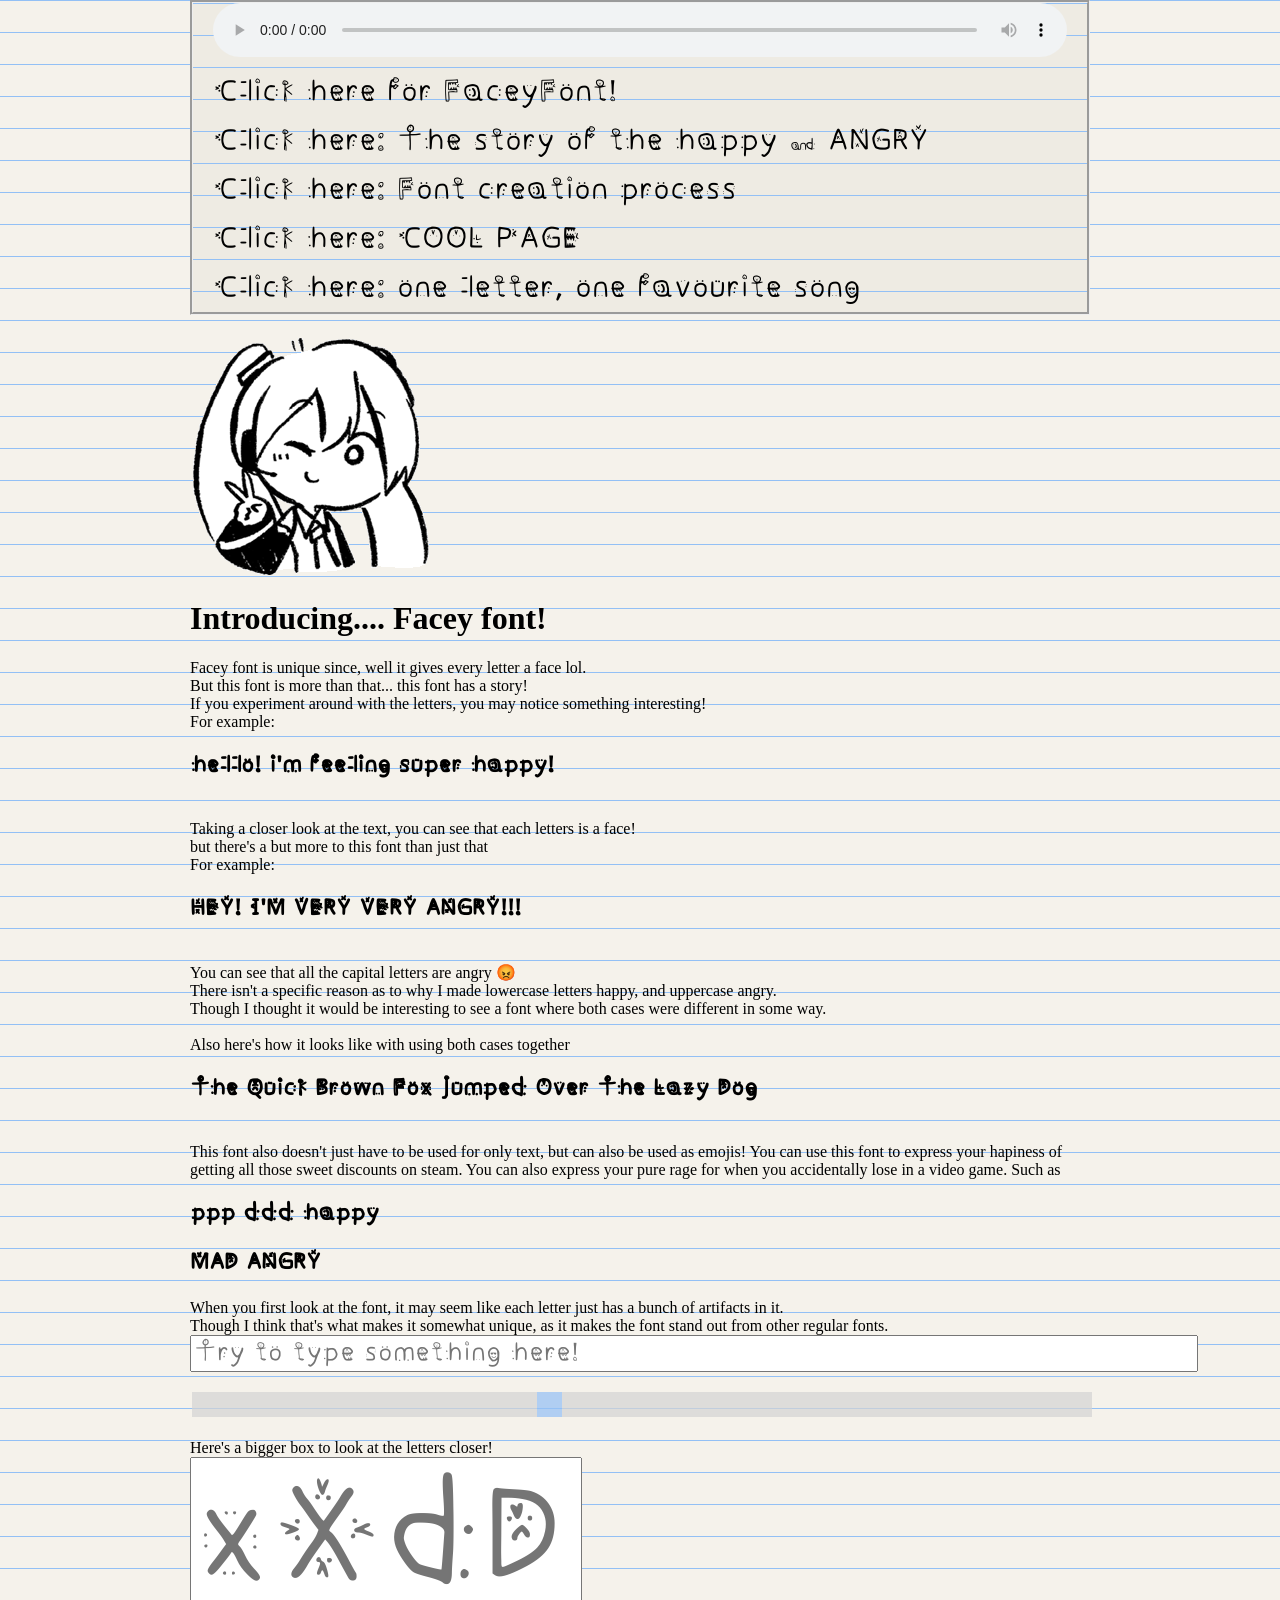
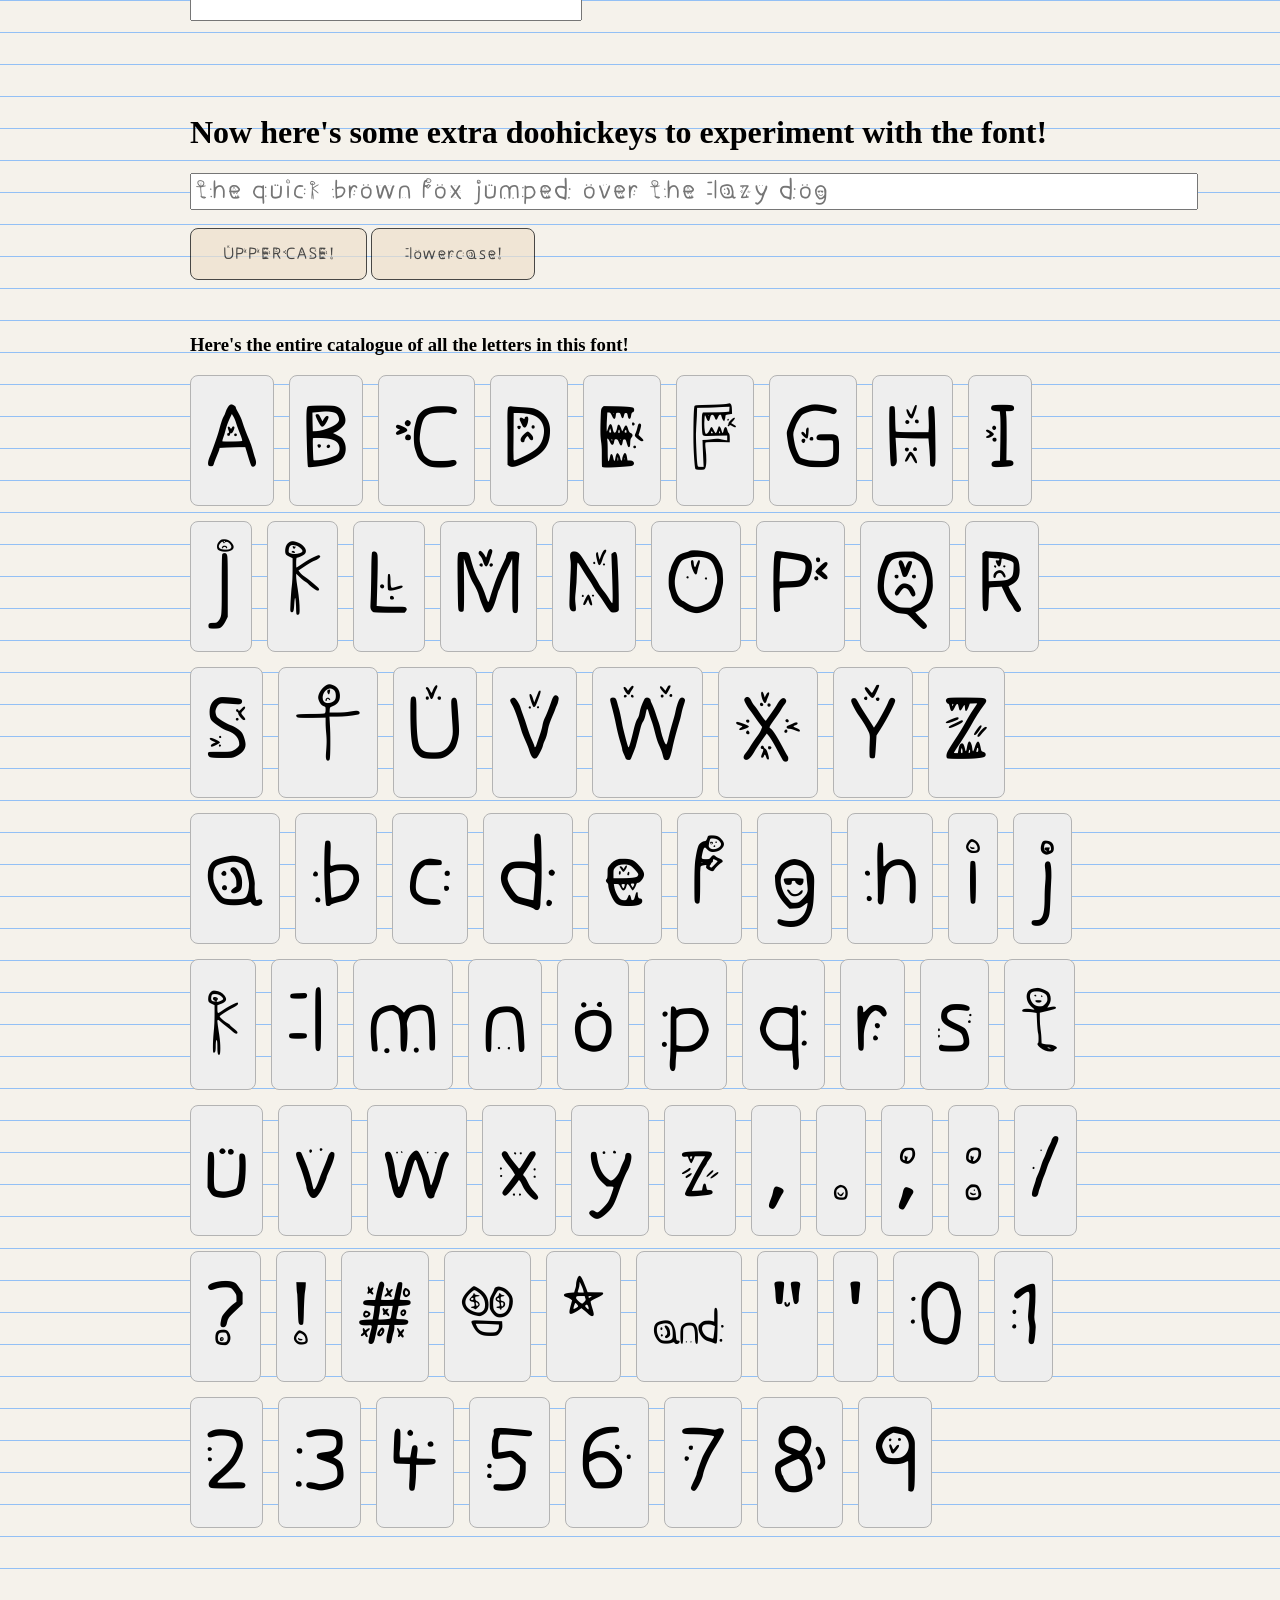
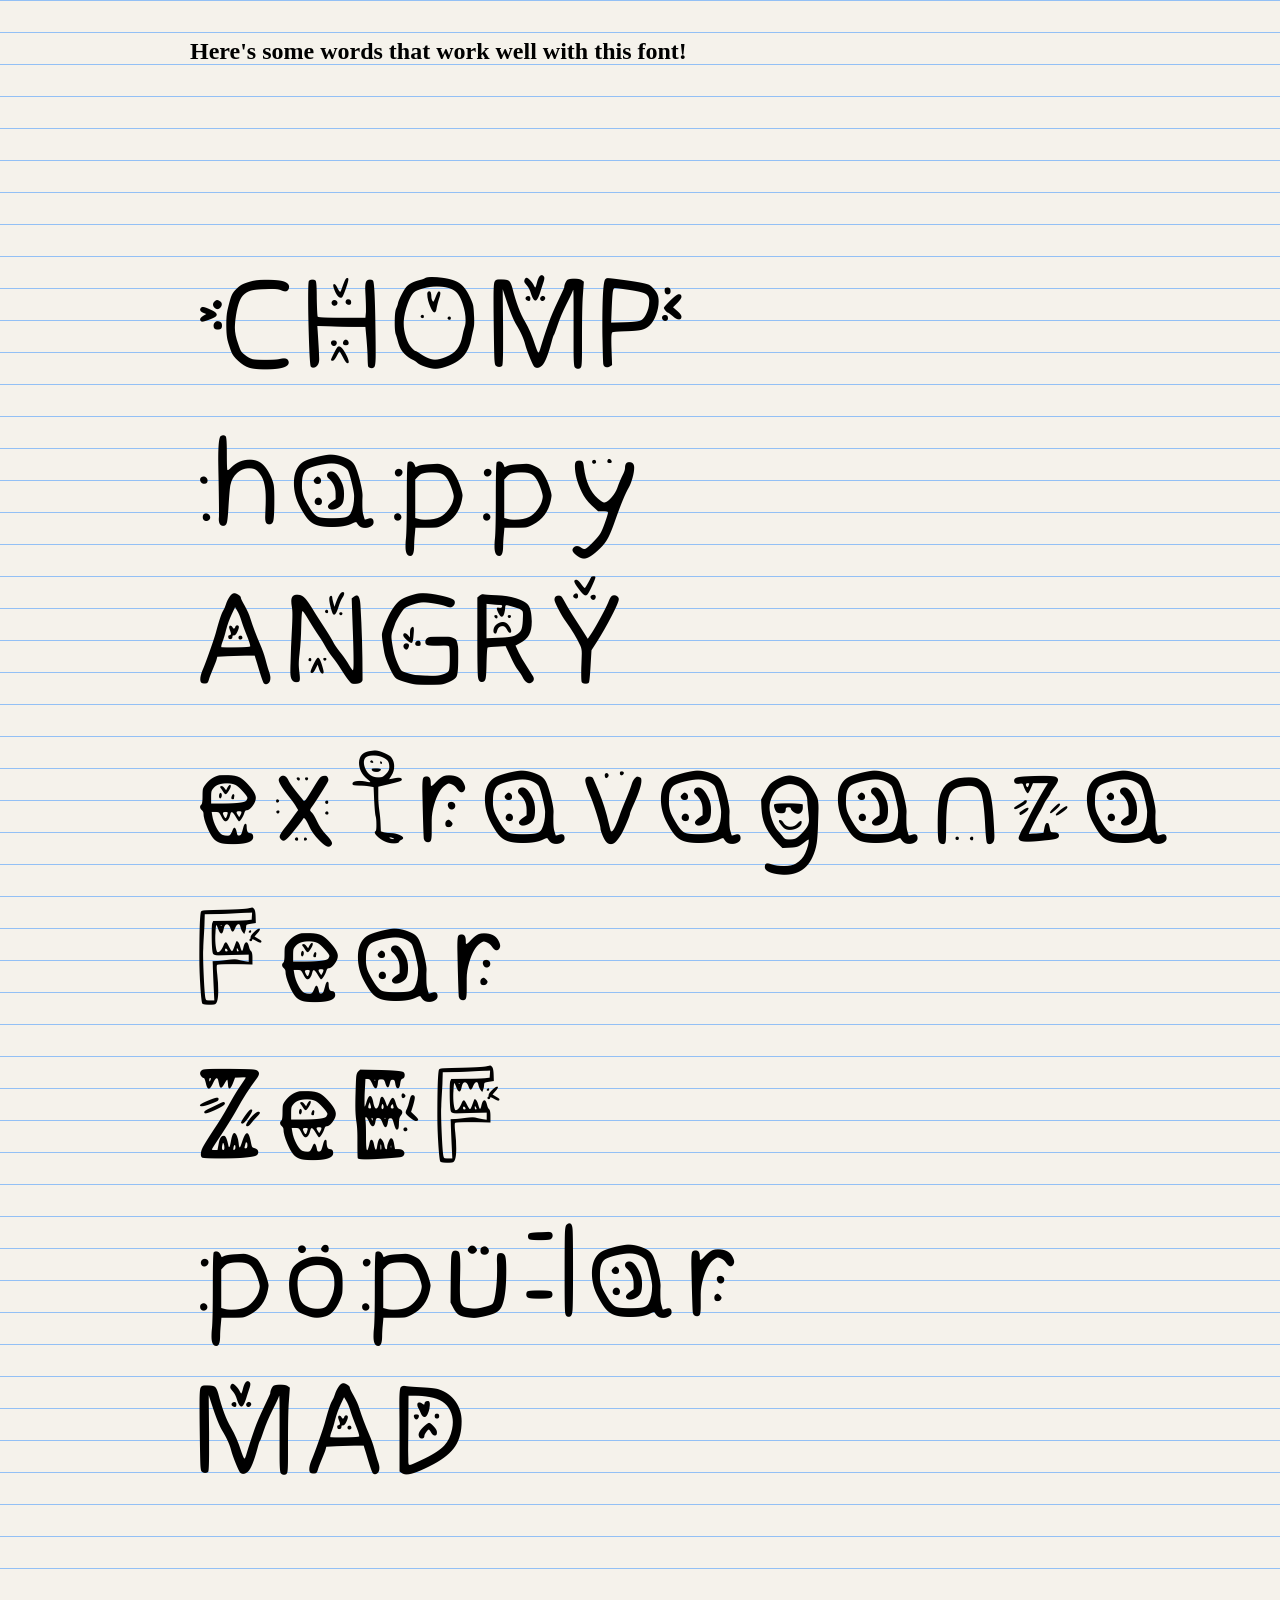
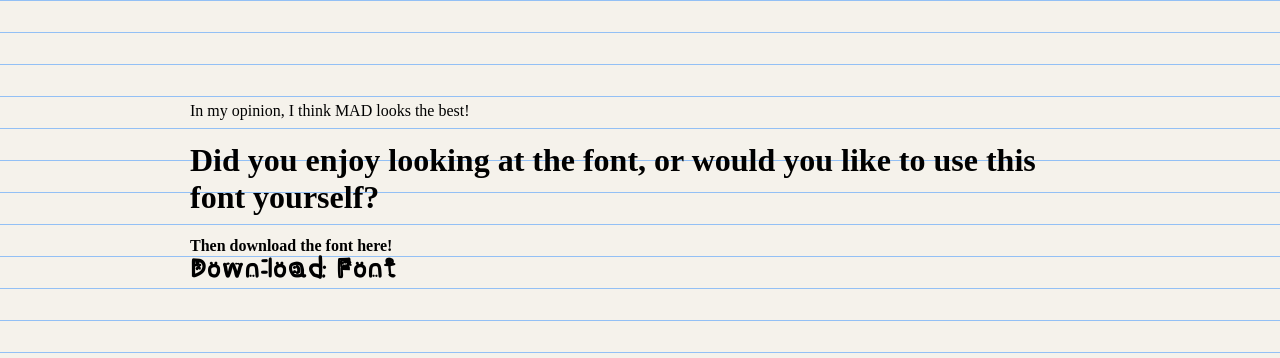
==== index.html @ 9577fad2 "index upper/lowercase button improvement + favicon" ====
<!--
Made by Tishar Sreekantam
Do not copy and paste code for commercial use.
-->

<!DOCTYPE html>
<html class="main">
<head>
    <title>Facey Font Showcase!</title>
    <link rel="stylesheet" href="main.css">
    <!--<link rel="icon" type="image/x-icon" href="favicon/favicon.ico">-->
    <link rel="icon" type="image/png" href="favicon/favicon.png">
</head>
<header id="header">
    <div>
        <audio autoplay loop id="audioLoop" controls style="max-width: 1000px; width: 100%; margin: 0 auto;">
            <source src="EthnoJazzVocal-szegvari.wav" type="audio/wav">
        </audio>
        <nav>
            
            <a class="main-font" href="#downloads">Click here for FaceyFont!</a><br>
            <a class="main-font" href="story.html">Click here: The story of the happy & ANGRY</a><br>
            <a class="main-font" href="fontCreation.html#slide-1">Click here: Font creation process</a><br>
            <a class="main-font" href="coolpage.html">Click here: COOL PAGE</a><br>
            <a class="main-font" href="letterToSong.html">Click here: one letter, one favourite song</a>
        </nav>
    </div>
    
</header>

<body class="container">
    <style>
        :root{
            --font-size:28pt;
        }

    .special-box{
        font-family: "FaceyFont", serif;
        font-size: var(--font-size);
        width: 1000px;
    }
    </style>
    
    <div>
    

    <img src="images/mikuPeace.png" alt="cute miku peace sign"
    style="cursor: pointer;"
    onmousedown="document.getElementById('hover-sound').play(); document.getElementById('miku-text').style.display = 'block';"
    onmouseout="document.getElementById('hover-sound').pause(); document.getElementById('hover-sound').currentTime = 0; document.getElementById('miku-text').style.display = 'none';">

    <audio id="hover-sound" src="Mikudayo.mp3"  type="audio/mp3"></audio>
    <h1 class="normal-box" id="miku-text" style="display: none;">Miku dayooooo</h2>
    

    <h1>Introducing.... Facey font!</h1>
    Facey font is unique since, well it gives every letter a face lol. <br>
    But this font is more than that... this font has a story!<br>
    If you experiment around with the letters, you may notice something interesting!<br>
    For example:<br>
    <h1 class="main-font">hello! i'm feeling super happy!</h1><br>


    Taking a closer look at the text, you can see that each letters is a face!<br>
    but there's a but more to this font than just that<br>
    For example:<br>
    <h1 class="main-font">HEY! I'M VERY VERY ANGRY!!!</h1><br>


    You can see that all the capital letters are angry 😡<br>
    There isn't a specific reason as to why I made lowercase letters happy, and uppercase angry.<br>
    Though I thought it would be interesting to see a font where both cases were different in some way.<br><br>
    Also here's how it looks like with using both cases together<br>
    <h1 class="main-font">The Quick Brown Fox Jumped Over The Lazy Dog</h1><br>

    This font also doesn't just have to be used for only text, but can also be used as emojis!
    You can use this font to express your hapiness of getting all those sweet discounts on steam.
    You can also express your pure rage for when you accidentally lose in a video game.
    Such as

    <h1 class="main-font">ppp ddd happy</h1>
    <h1 class="main-font">MAD ANGRY</h1>


    When you first look at the font, it may seem like each letter just has a bunch of artifacts in it.<br>
    Though I think that's what makes it somewhat unique, as it makes the font stand out from other regular fonts.<br>
    </div>

    <div>
        <input class="special-box" type="text" id="normal-text" name="font-test" placeholder="Try to type something here!"><br><br>
    </div>
    <div class="slidecontainer">
        <input type="range" min="20" max="96" value="50" class="slider" id="myRange">
    </div>
    <br>
    <div>
        Here's a bigger box to look at the letters closer!<br>
        <input class="big-box" type="text" id="big-letter-text" name="letter-test" placeholder="xXdD">
    </div>

    <div>
        <br><br><br><br>
        <h1>Now here's some extra doohickeys to experiment with the font!</h1>
        <input class="normal-box" type="text" id="case-changer" name="different-cases-textbox" placeholder="the quick brown fox jumped over the lazy dog"><br><br>
        <button class="button" onclick="ToUppercase()" style="text-transform: uppercase;">Uppercase!</button>
        <button class="button" onclick="toLowerCase()" style="text-transform: lowercase;">Lowercase!</button>
        <br><br><br>

        <h3>Here's the entire catalogue of all the letters in this font!</h3>
    </div>
        <!-- this is probably really inefficient, but idk how else to do it lol. Maybe through some javascript loop-->
        <div class="letter-showcase">
            <span class="letter">A</span>
            <span class="letter">B</span>
            <span class="letter">C</span>
            <span class="letter">D</span>
            <span class="letter">E</span>
            <span class="letter">F</span>
            <span class="letter">G</span>
            <span class="letter">H</span>
            <span class="letter">I</span>
            <span class="letter">J</span>
            <span class="letter">K</span>
            <span class="letter">L</span>
            <span class="letter">M</span>
            <span class="letter">N</span>
            <span class="letter">O</span>
            <span class="letter">P</span>
            <span class="letter">Q</span>
            <span class="letter">R</span>
            <span class="letter">S</span>
            <span class="letter">T</span>
            <span class="letter">U</span>
            <span class="letter">V</span>
            <span class="letter">W</span>
            <span class="letter">X</span>
            <span class="letter">Y</span>
            <span class="letter">Z</span>

            <span class="letter">a</span>
            <span class="letter">b</span>
            <span class="letter">c</span>
            <span class="letter">d</span>
            <span class="letter">e</span>
            <span class="letter">f</span>
            <span class="letter">g</span>
            <span class="letter">h</span>
            <span class="letter">i</span>
            <span class="letter">j</span>
            <span class="letter">k</span>
            <span class="letter">l</span>
            <span class="letter">m</span>
            <span class="letter">n</span>
            <span class="letter">o</span>
            <span class="letter">p</span>
            <span class="letter">q</span>
            <span class="letter">r</span>
            <span class="letter">s</span>
            <span class="letter">t</span>
            <span class="letter">u</span>
            <span class="letter">v</span>
            <span class="letter">w</span>
            <span class="letter">x</span>
            <span class="letter">y</span>
            <span class="letter">z</span>
            
            <span class="letter">,</span>
            <span class="letter">.</span>
            <span class="letter">;</span>
            <span class="letter">:</span>
            <span class="letter">/</span>
            <span class="letter">?</span>
            <span class="letter">!</span>
            <span class="letter">#</span>
            <span class="letter">$</span>
            <span class="letter">*</span>
            <span class="letter">&</span>
            <span class="letter">"</span>
            <span class="letter">'</span>
            
            <span class="letter">0</span>
            <span class="letter">1</span>
            <span class="letter">2</span>
            <span class="letter">3</span>
            <span class="letter">4</span>
            <span class="letter">5</span>
            <span class="letter">6</span>
            <span class="letter">7</span>
            <span class="letter">8</span>
            <span class="letter">9</span>
        </div>
        <br><br><br><br><br>
        <h2>Here's some words that work well with this font!</h2>
        <p class="big-box">
            CHOMP
            happy
            ANGRY
            extravaganza
            Fear
            ZeEF
            popular
            MAD
        </p>
        In my opinion, I think MAD looks the best!

        


        <div id="downloads">
            <h1>Did you enjoy looking at the font, or would you like to use this font yourself?</h1>
            <b>
            Then download the font here! <br><a href="https://github.com/HelloIsReal/FaceyFont/releases/tag/Release" target="_blank" class="normal-box">Download Font</a>
            </b>
        </div>
        <br><br><br><br>

        


    <script>
        function ToUppercase(){
            let inputField = document.getElementById("case-changer");
            inputField.value = inputField.value.toUpperCase();
        }
        function toLowerCase(){
            let inputField = document.getElementById("case-changer");
            inputField.value = inputField.value.toLowerCase();
        }
        document.addEventListener("click", () => {
            const audio = document.getElementById("audioLoop");
            audio.play().catch(error =>{
                console.log("Wasn't able to Autoplay music!");
            });
        }, {once: true });

        
        var slider = document.getElementById("myRange");
        let sliderValue=28;
        slider.oninput = function(){
            sliderValue=this.value
            document.documentElement.style.setProperty("--font-size", sliderValue + "px");
        }

        


        let lastScroll=0;
        const header = document.getElementById("header");

        window.addEventListener("scroll", () =>{
            header.classList.add("hide");
        const currentScroll = window.pageYOffset;
            if(currentScroll > lastScroll && currentScroll > 70){
                header.classList.add("hide");
            } else{
                header.classList.remove("hide");
            }

            lastScroll = currentScroll;
        });

    </script>

    
</body>


</html>
---- main.css ----
@font-face{
    font-family: "FaceyFont";
    src: url("./FaceyFont/Faceyfont-Regular.otf") format("opentype");
}

.main{
    background-color:#F5F2EB;
    background-image:
        linear-gradient(#93c0f5 1px, transparent 1px);
    background-size: 100% 32px;
}

.container{
    max-width: 900px;
    width: 90%;
    margin: 0 auto;
    
}

.main-font {
    font-family: "FaceyFont", serif;
}
.normal-box {
    font-family: "FaceyFont", serif;
    font-size: 28pt;
    width: 1000px;
}



.big-box {
    font-family: "FaceyFont", serif;
    font-size: 140pt;
    width: 384px;
}


.letter-showcase{
    display:flex;
    flex-wrap: wrap;
    gap: 15px;
    max-width: 1000px;
}
.letter{
    font-family: "FaceyFont", serif;
    display: inline-block;
    font-size: 128px;
    color: #000000;
    padding:10px;
    border: 1px solid #b3b3b3;
    border-radius: 8px;
    background-color: #eeeeee;
    transition: all 0.2s ease;
}

.letter:hover{
    background-color: #000000;
    color:#ffffff;
    transform:translateY(-5px);
    font-size: 150px;
}

#header{
    margin-bottom: 20px;
    font-size: 32pt;
    position: sticky;
    top:0;
    background-color: #eeebe3;
    padding: 0.03px 20px;
    z-index: 10000;
    

    background-image:
        linear-gradient(#93c0f5 1px, transparent 1px);
        border-style: groove;
    background-size: 100% 32px;

    transition: all 0.25s ease-in-out;
}

#header.hide{
    transform: translateY(-100%)
}

a{
    color:inherit;
    text-decoration: none;
}

.slidecontainer{
    width: 100%
}
.slider{
    -webkit-appearance: none;
    appearance: none;
    width: 100%;
    height: 25px;
    background: #d3d3d3;
    outline: none;
    opacity: 0.7;
    -webkit-transition: 0.2s;
    transition: opacity 0.2s;
}

.slider:hover{
    opacity: 1;
}

.slider::-webkit-slider-thumb{
    -webkit-appearance: none;
    appearance: none;
    width:25px;
    height:25px;
    background:#93c0f5;
    cursor: pointer;
}
.slider::-moz-range-thumb{
    width: 25px;
    height: 25px;
    background: #93c0f5;
    cursor:pointer;
}

.button{
    background-color: rgb(238, 224, 205);
    border:none;
    color:rgb(0, 0, 0);
    padding: 15px 32px;
    text-align:center;
    text-decoration: none;
    display:inline-block;
    font-size: 24px;
    cursor:pointer;
    font-family: "FaceyFont", serif;
    opacity: 0.7;
    transition: all 0.15s ease-in-out;
    border-radius: 0.5rem;
    border:1px solid #000000;
}

.button:hover{
    opacity: 1;
    transform: translateY(-5%);
}
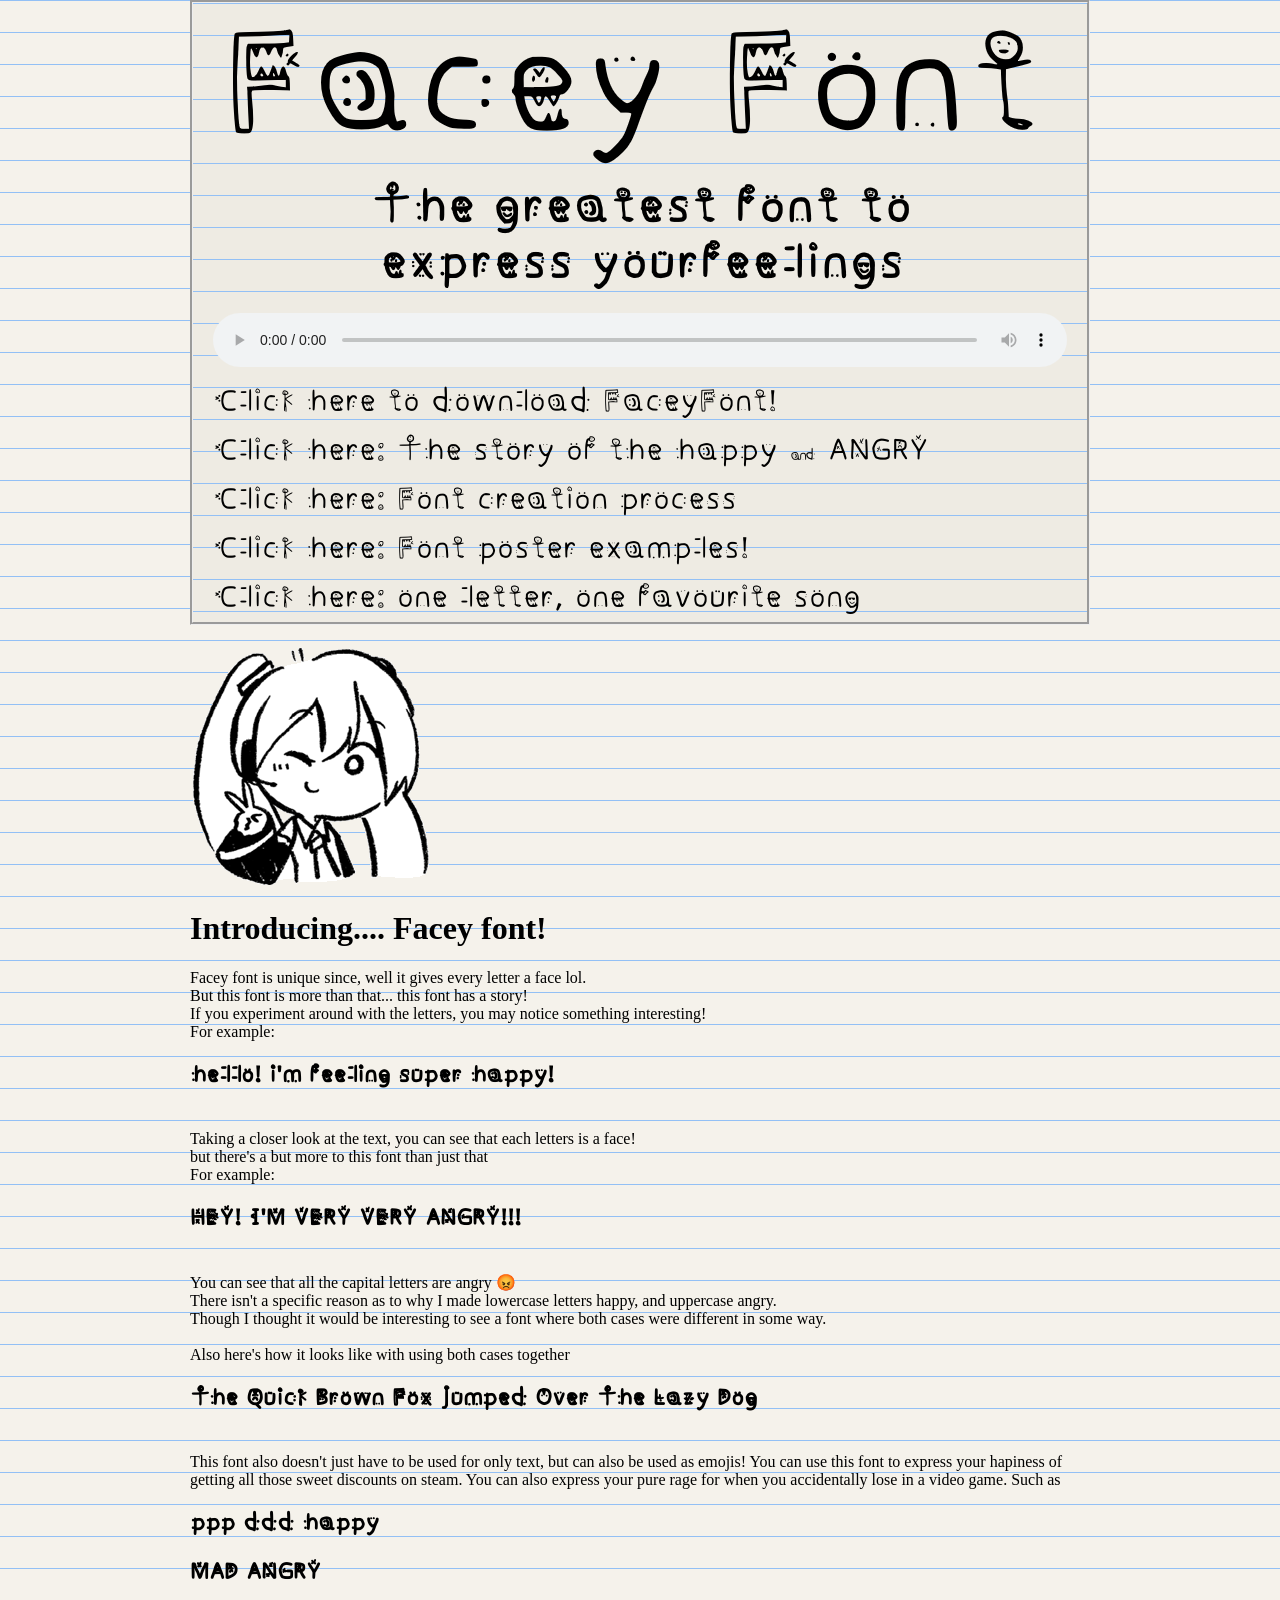
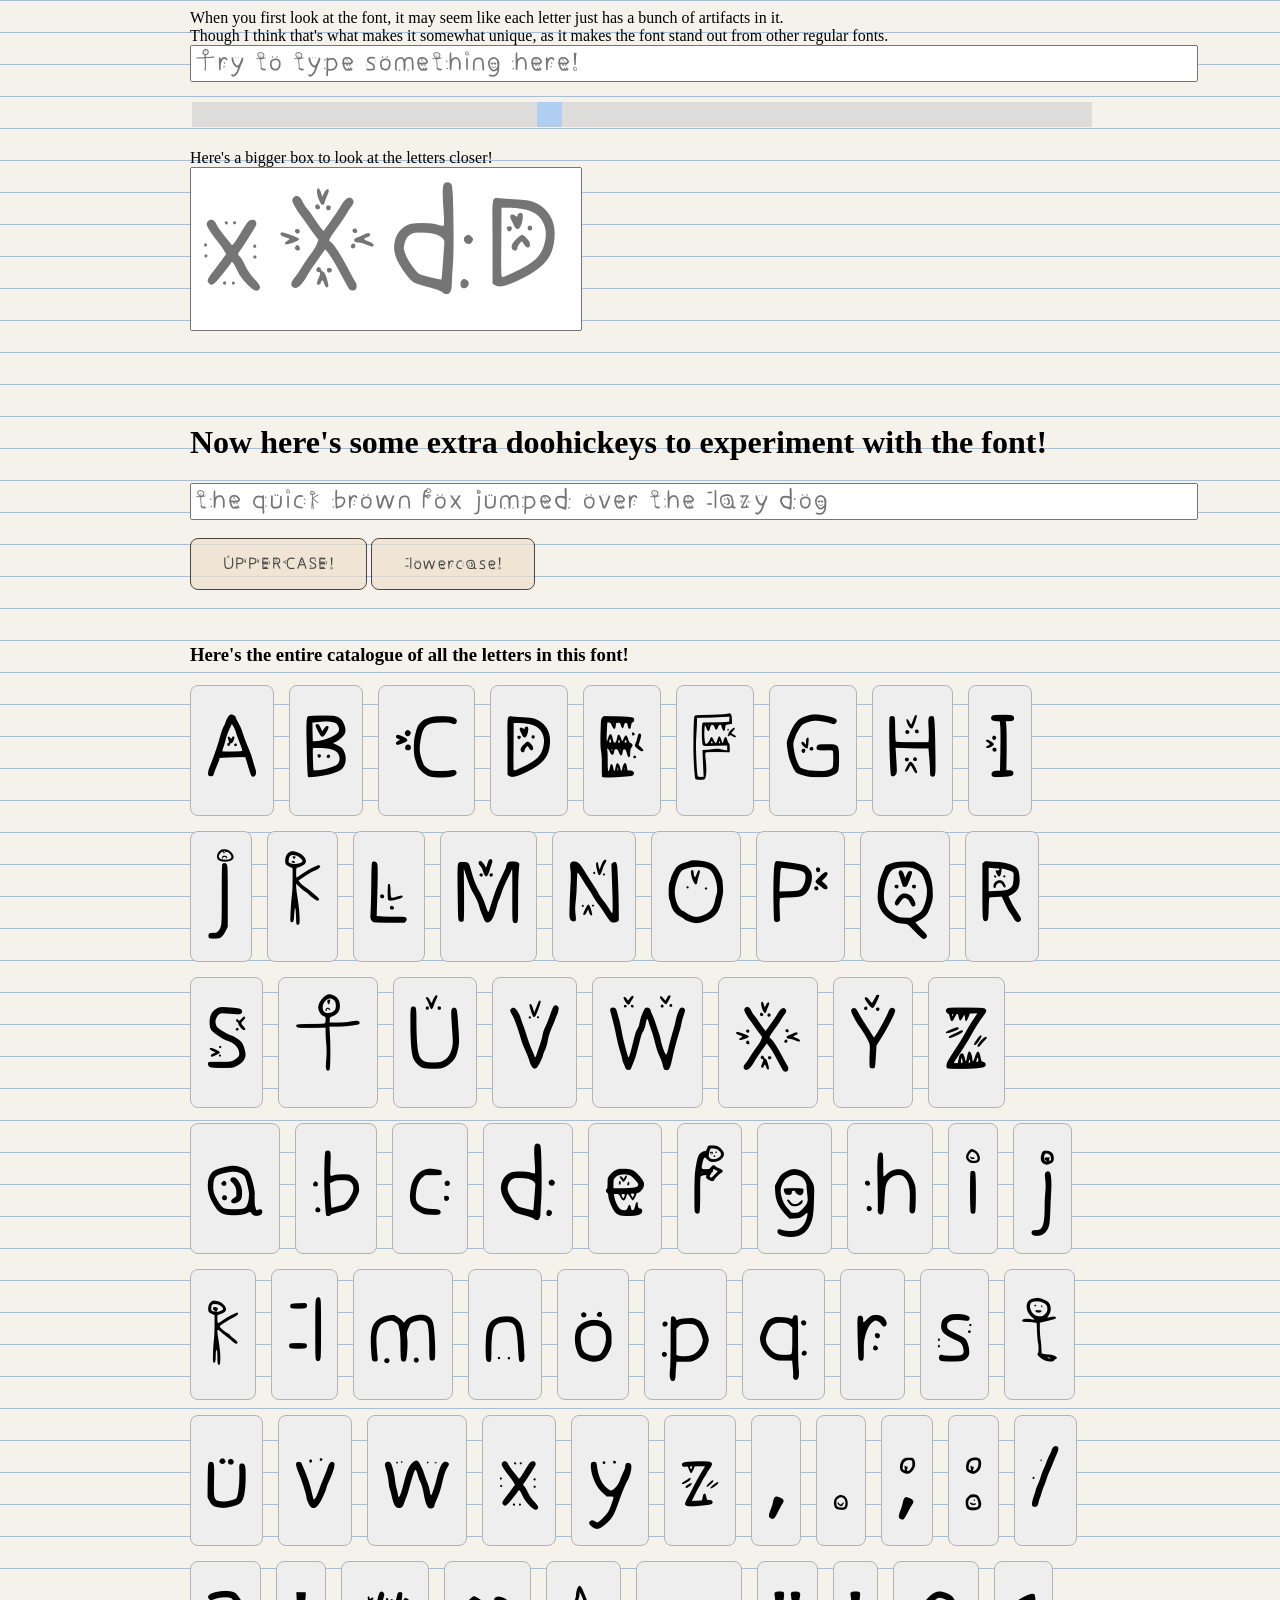
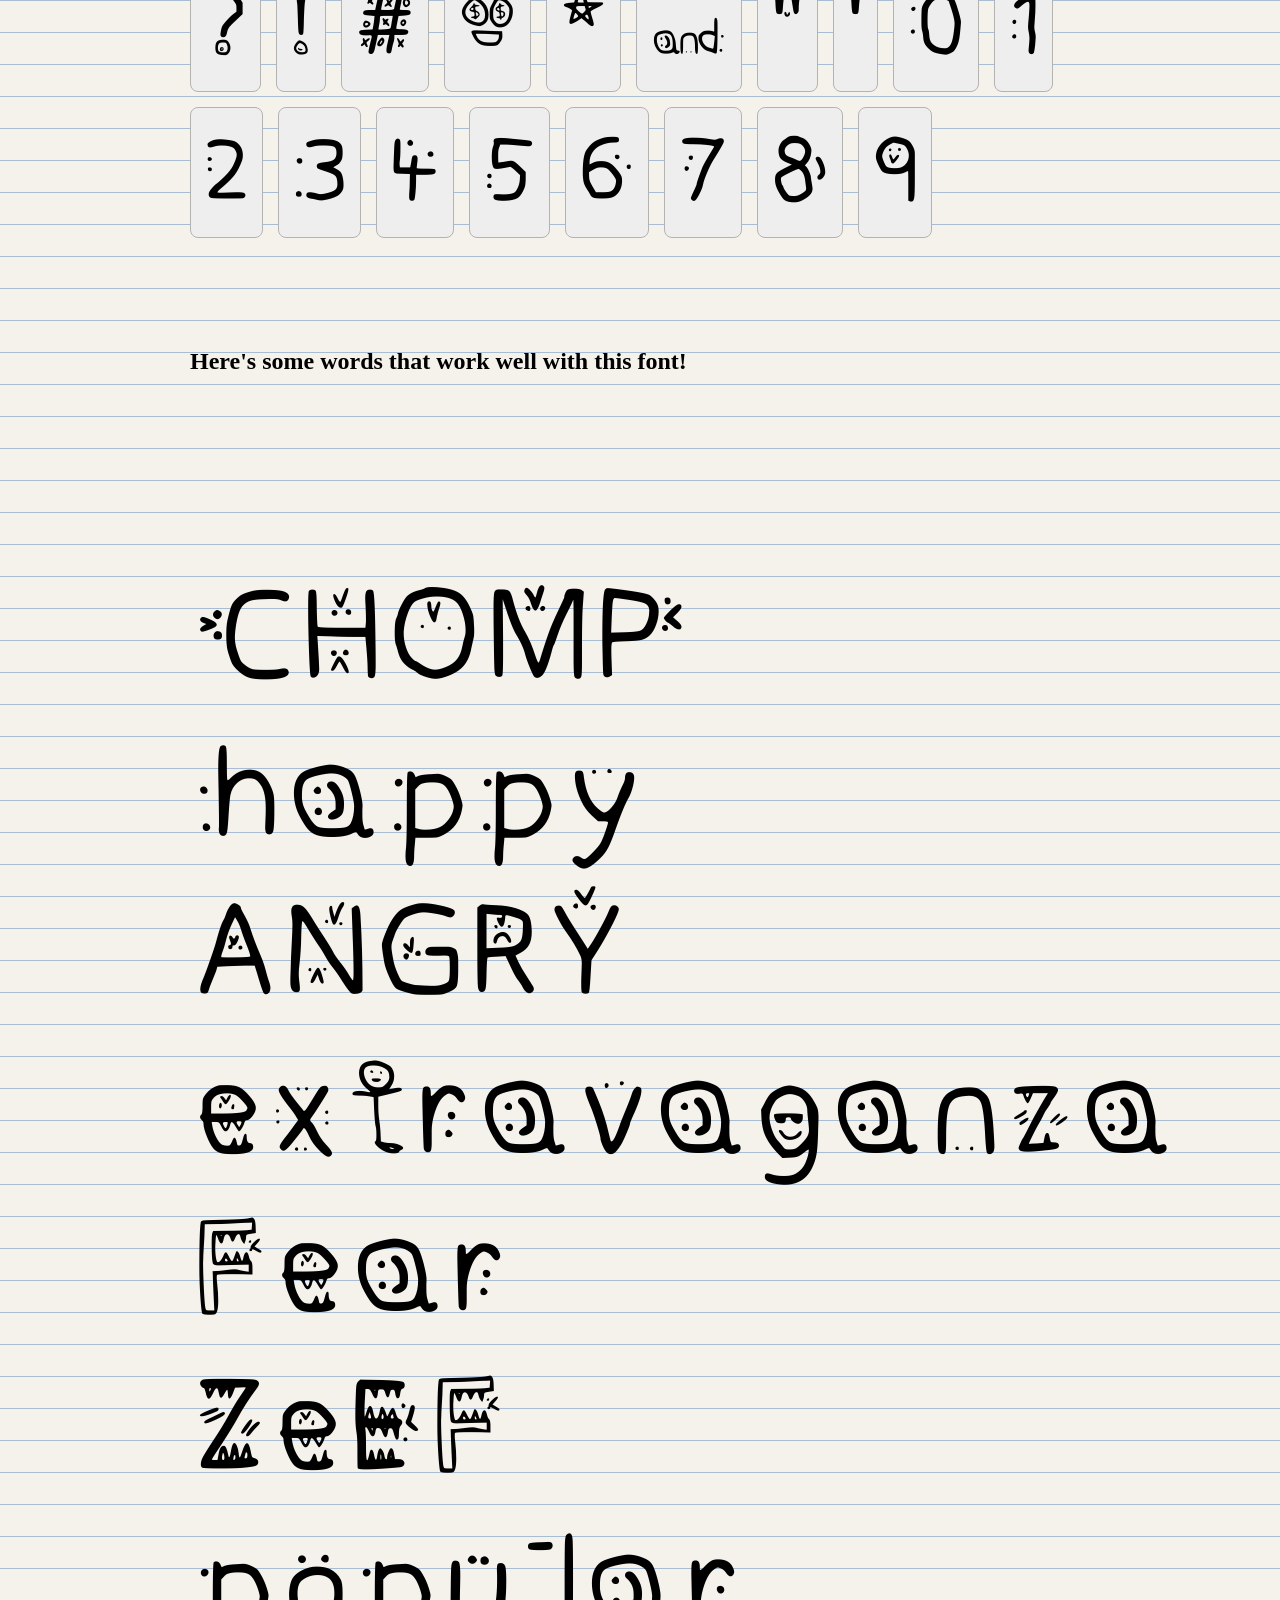
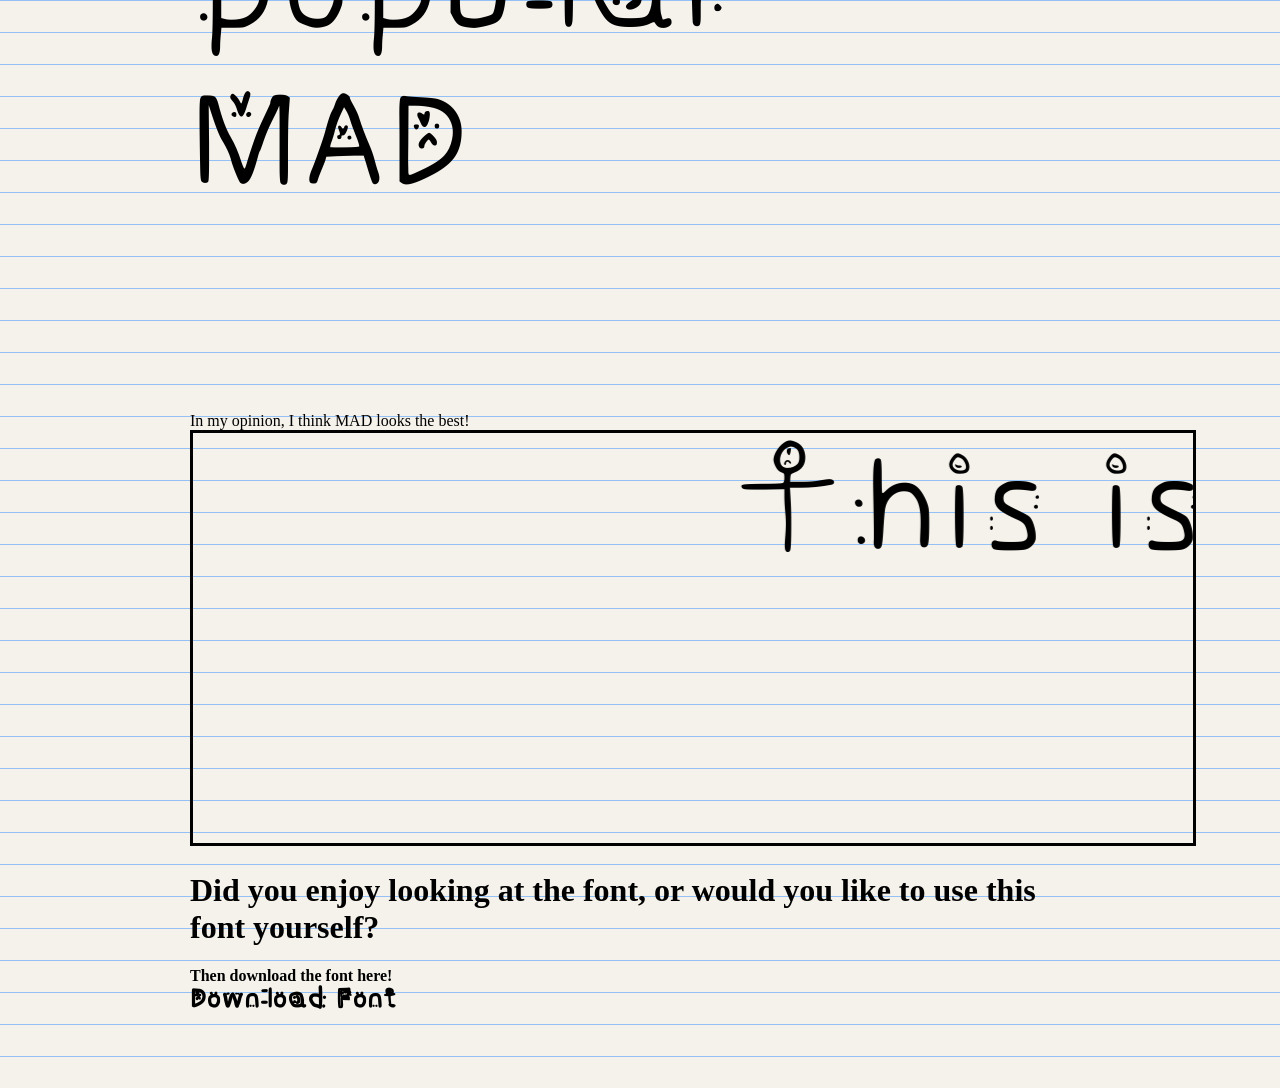
==== commit 3ea1f0a3: "Couple of changes (read description) - Created and added a favicon for the website and all pages - C" ====
--- a/index.html
+++ b/index.html
@@ -13,15 +13,16 @@
 </head>
 <header id="header">
     <div>
+        <img src="logo/logo.png" alt="Facey Font Website Logo">
         <audio autoplay loop id="audioLoop" controls style="max-width: 1000px; width: 100%; margin: 0 auto;">
             <source src="EthnoJazzVocal-szegvari.wav" type="audio/wav">
         </audio>
         <nav>
             
-            <a class="main-font" href="#downloads">Click here for FaceyFont!</a><br>
+            <a class="main-font" href="#downloads">Click here to download FaceyFont!</a><br>
             <a class="main-font" href="story.html">Click here: The story of the happy & ANGRY</a><br>
             <a class="main-font" href="fontCreation.html#slide-1">Click here: Font creation process</a><br>
-            <a class="main-font" href="coolpage.html">Click here: COOL PAGE</a><br>
+            <a class="main-font" href="posters.html">Click here: Font poster examples!</a><br>
             <a class="main-font" href="letterToSong.html">Click here: one letter, one favourite song</a>
         </nav>
     </div>
@@ -203,6 +204,11 @@
         </p>
         In my opinion, I think MAD looks the best!
 
+        <marquee style="border:solid; width:1000px;" scrollamount="15" class="big-box">
+            This is... FaceyFont!<br>
+            　　　　　　　　すごいですね！
+        </marquee>
+
         
 
 
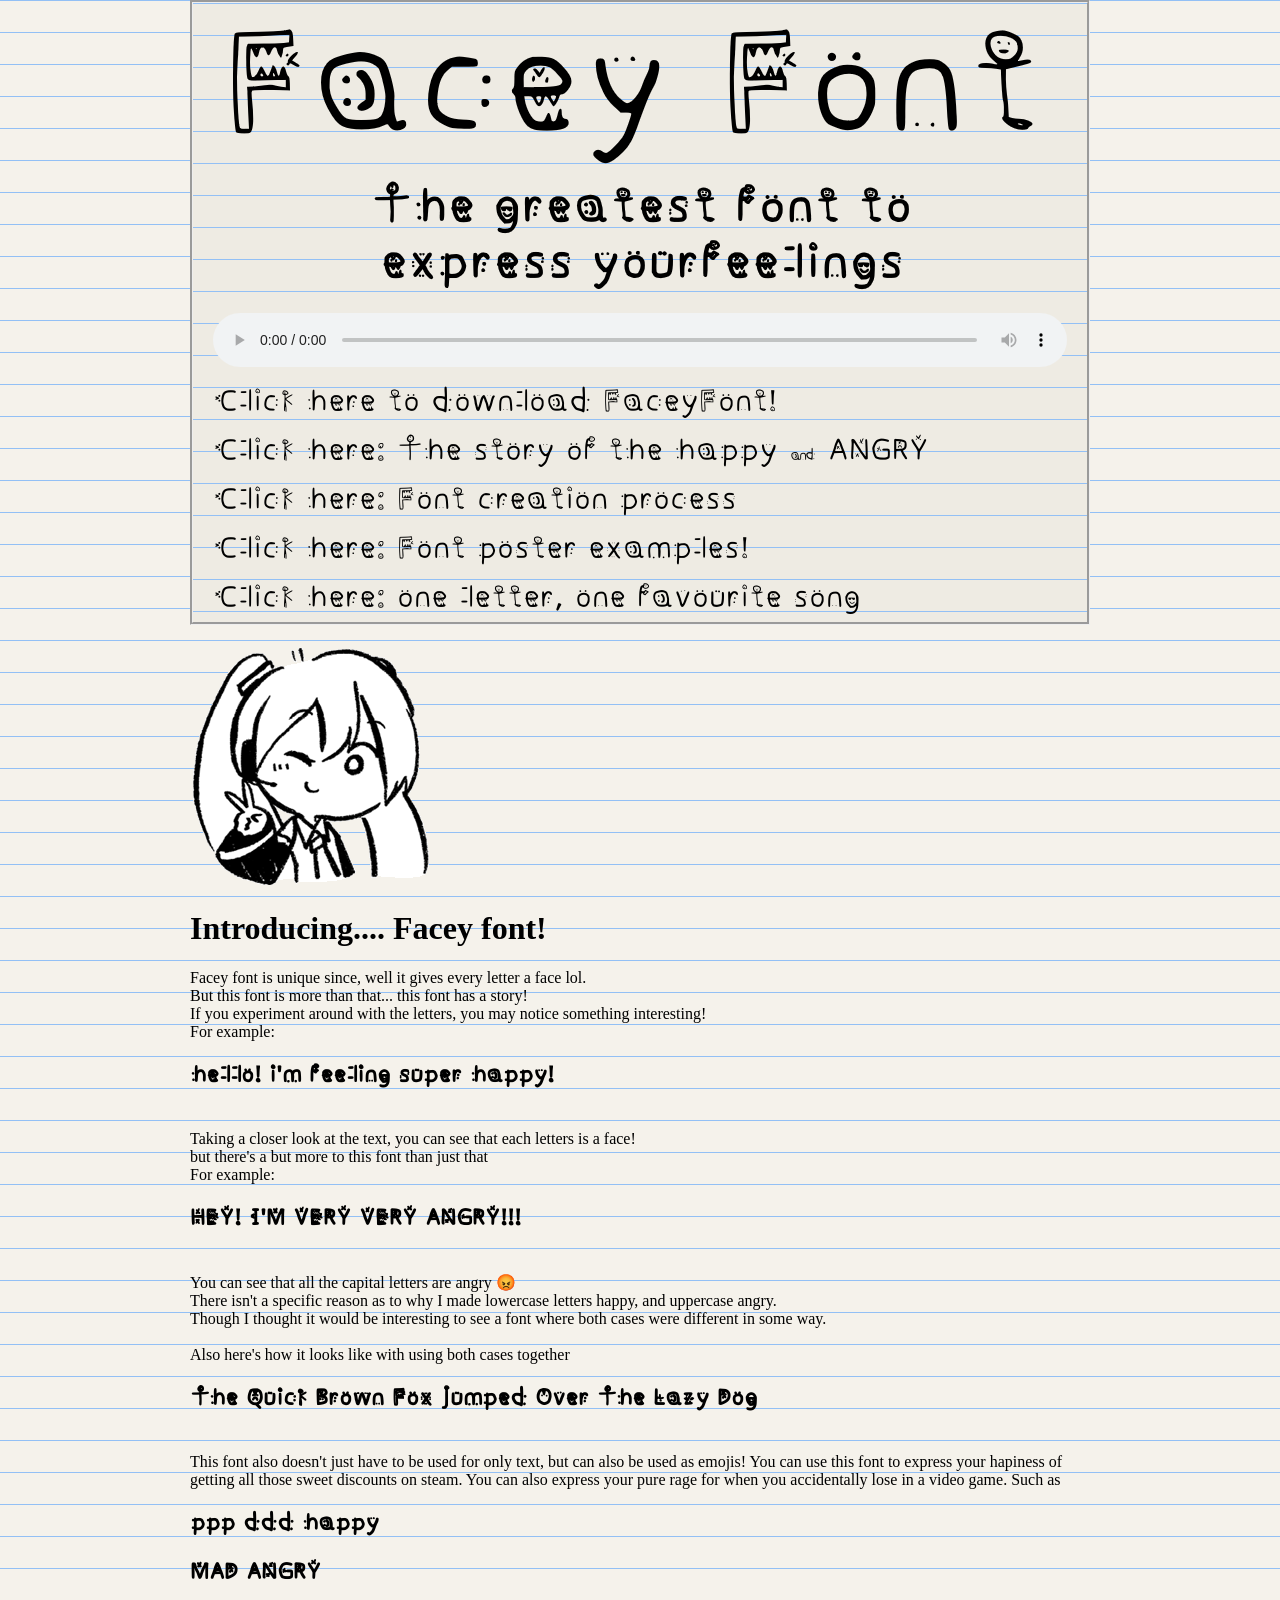
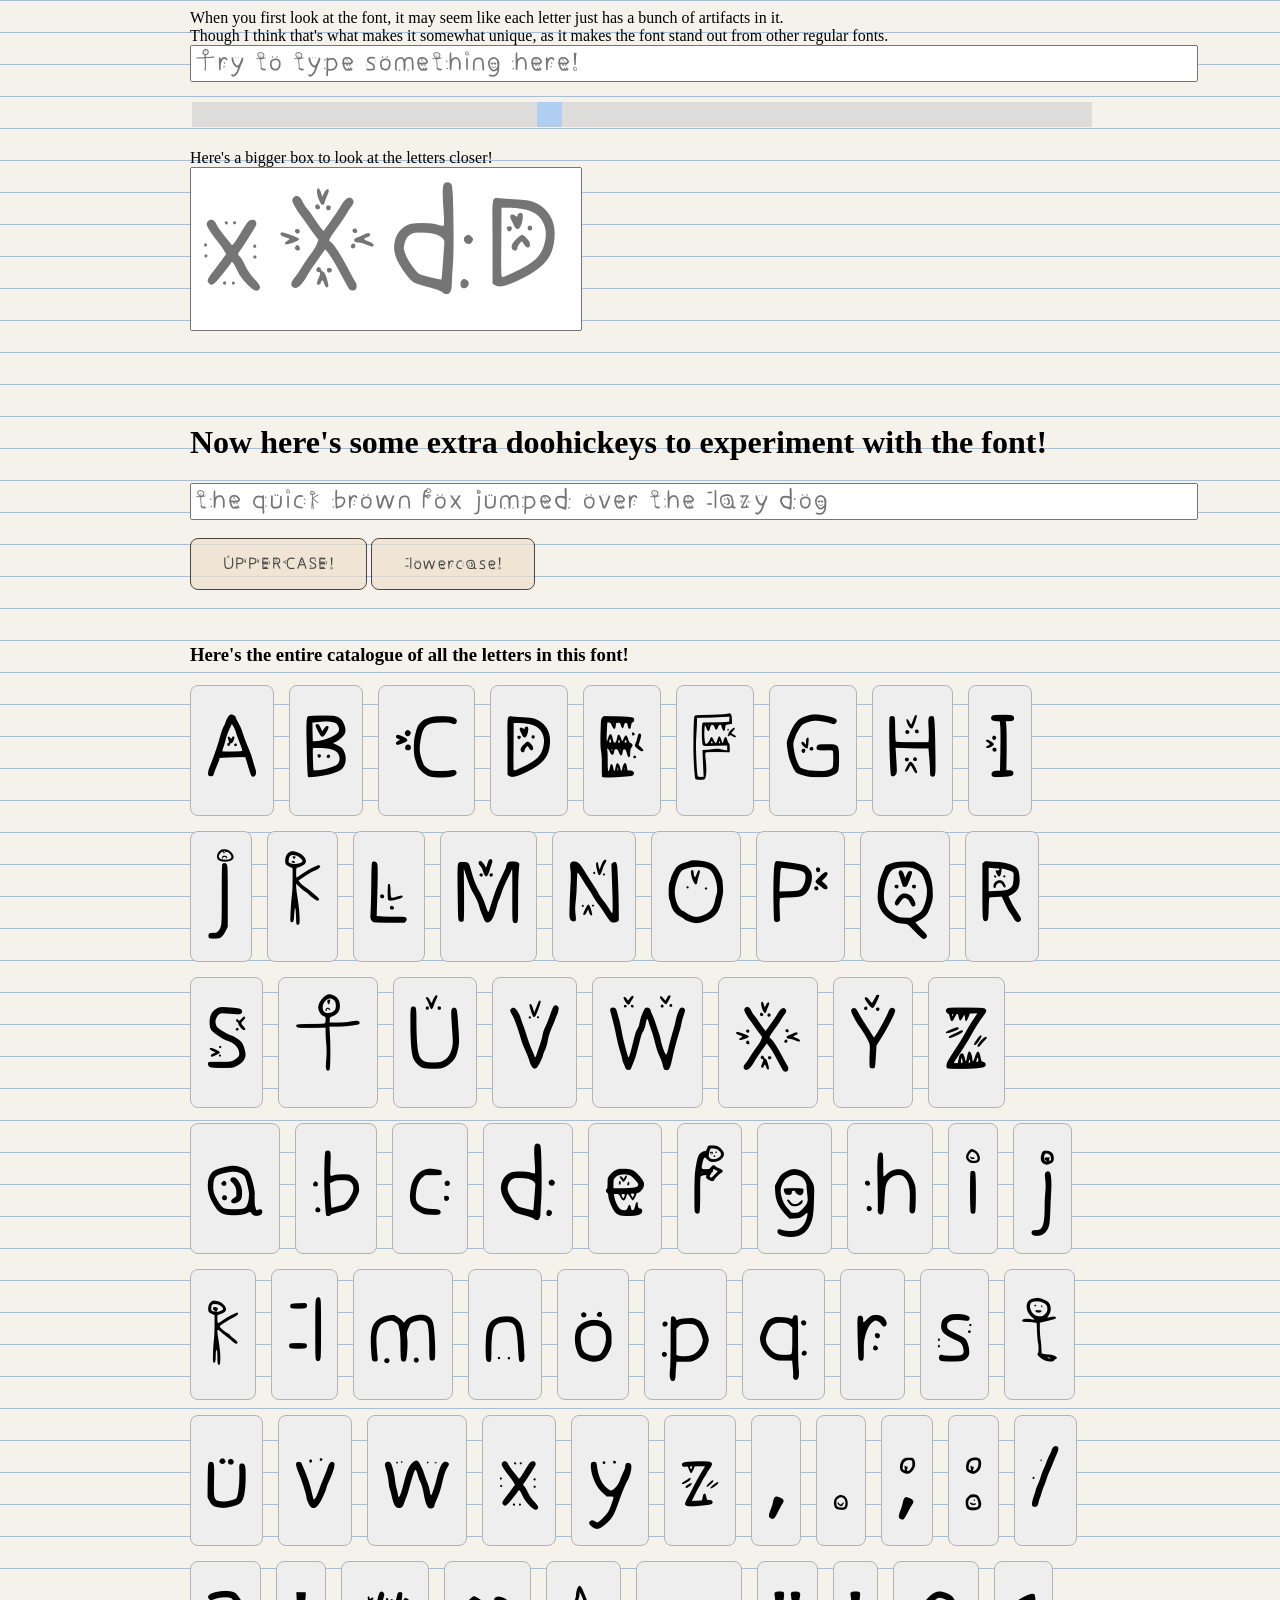
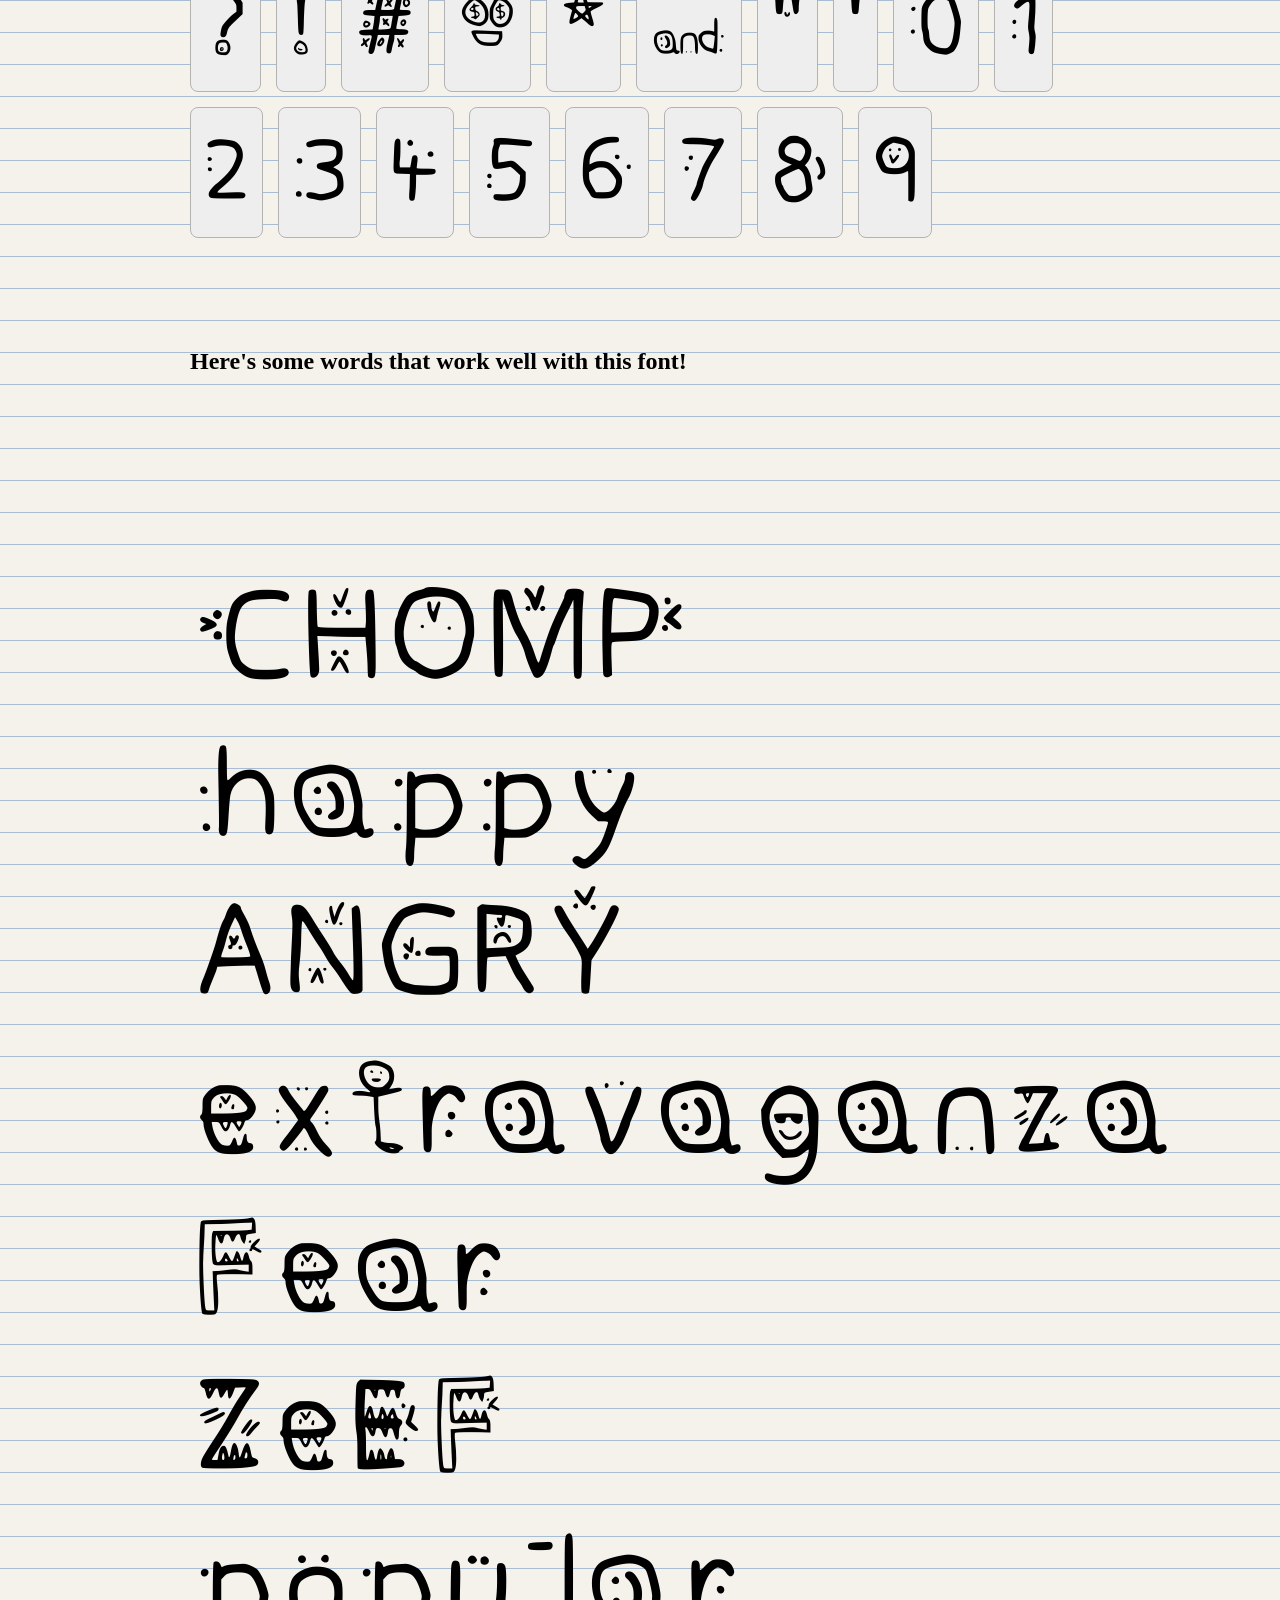
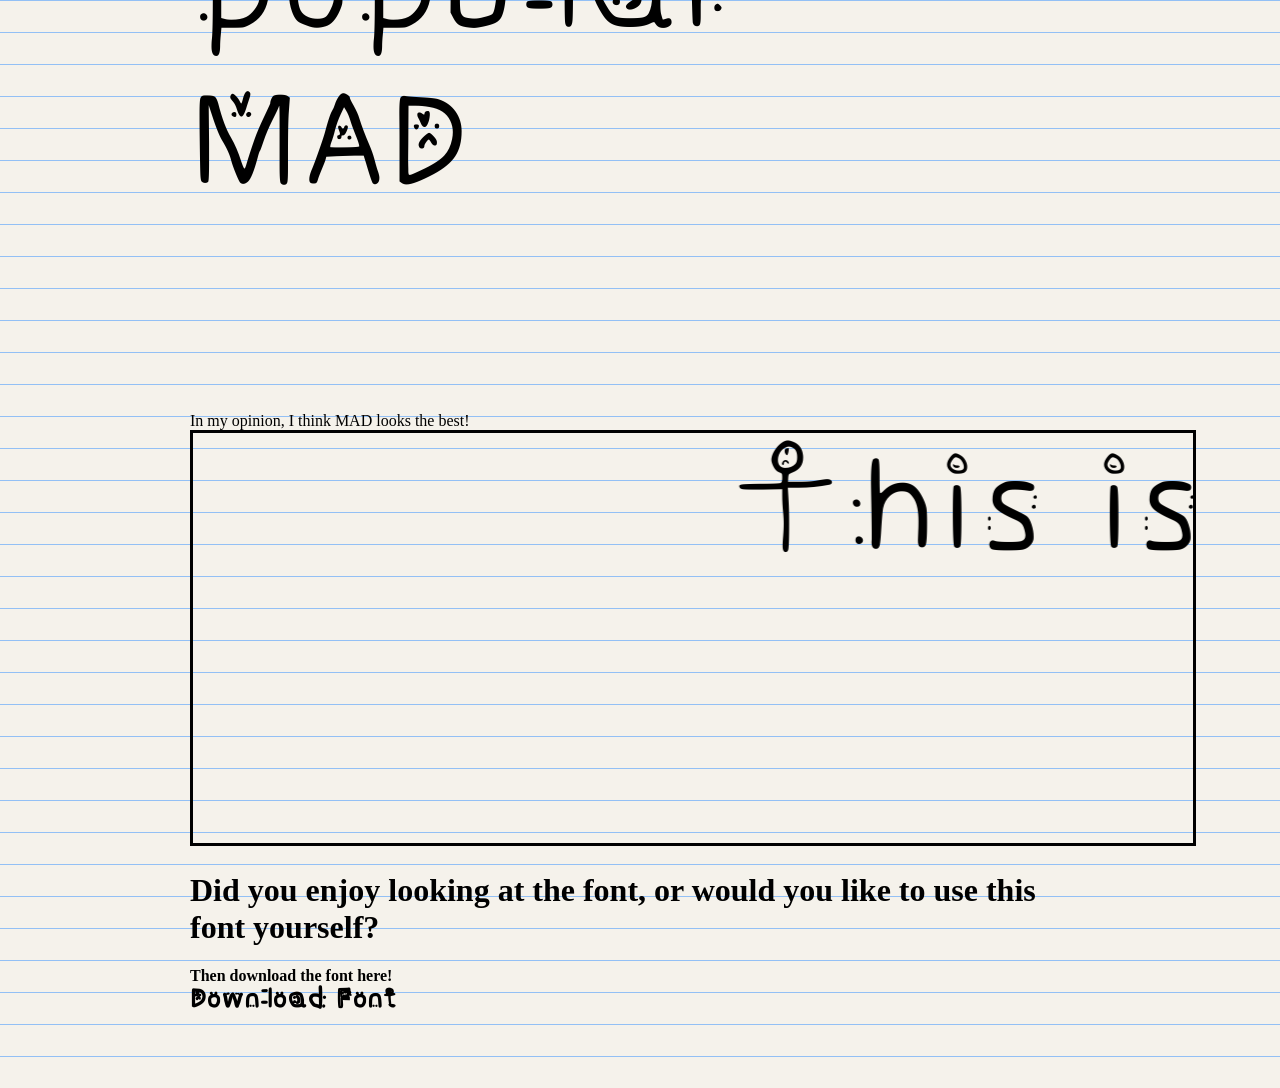
==== commit 07def478: "Added click sounds to buttons in main" ====
--- a/index.html
+++ b/index.html
@@ -18,12 +18,15 @@
             <source src="EthnoJazzVocal-szegvari.wav" type="audio/wav">
         </audio>
         <nav>
-            
-            <a class="main-font" href="#downloads">Click here to download FaceyFont!</a><br>
+            <audio id="click-sound" src="mouse double-click.mp3"  type="audio/mp3"></audio>
+            <a class="main-font" href="#downloads" onmousedown="document.getElementById('click-sound').play();"
+            >Click here to download FaceyFont!</a><br>
             <a class="main-font" href="story.html">Click here: The story of the happy & ANGRY</a><br>
             <a class="main-font" href="fontCreation.html#slide-1">Click here: Font creation process</a><br>
             <a class="main-font" href="posters.html">Click here: Font poster examples!</a><br>
             <a class="main-font" href="letterToSong.html">Click here: one letter, one favourite song</a>
+
+
         </nav>
     </div>
     
@@ -47,10 +50,10 @@
 
     <img src="images/mikuPeace.png" alt="cute miku peace sign"
     style="cursor: pointer;"
-    onmousedown="document.getElementById('hover-sound').play(); document.getElementById('miku-text').style.display = 'block';"
-    onmouseout="document.getElementById('hover-sound').pause(); document.getElementById('hover-sound').currentTime = 0; document.getElementById('miku-text').style.display = 'none';">
-
-    <audio id="hover-sound" src="Mikudayo.mp3"  type="audio/mp3"></audio>
+    onmousedown="document.getElementById('miku-sound').play(); document.getElementById('miku-text').style.display = 'block';"
+    onmouseout="document.getElementById('miku-sound').pause(); document.getElementById('miku-sound').currentTime = 0; document.getElementById('miku-text').style.display = 'none';">
+
+    <audio id="miku-sound" src="Mikudayo.mp3"  type="audio/mp3"></audio>
     <h1 class="normal-box" id="miku-text" style="display: none;">Miku dayooooo</h2>
     
 
@@ -103,8 +106,8 @@
         <br><br><br><br>
         <h1>Now here's some extra doohickeys to experiment with the font!</h1>
         <input class="normal-box" type="text" id="case-changer" name="different-cases-textbox" placeholder="the quick brown fox jumped over the lazy dog"><br><br>
-        <button class="button" onclick="ToUppercase()" style="text-transform: uppercase;">Uppercase!</button>
-        <button class="button" onclick="toLowerCase()" style="text-transform: lowercase;">Lowercase!</button>
+        <button class="button" onclick="ToUppercase()" style="text-transform: uppercase;" onmousedown="document.getElementById('click-sound').play();">Uppercase!</button>
+        <button class="button" onclick="toLowerCase()" style="text-transform: lowercase;" onmousedown="document.getElementById('click-sound').play();">Lowercase!</button>
         <br><br><br>
 
         <h3>Here's the entire catalogue of all the letters in this font!</h3>
@@ -215,7 +218,7 @@
         <div id="downloads">
             <h1>Did you enjoy looking at the font, or would you like to use this font yourself?</h1>
             <b>
-            Then download the font here! <br><a href="https://github.com/HelloIsReal/FaceyFont/releases/tag/Release" target="_blank" class="normal-box">Download Font</a>
+            Then download the font here! <br><a href="https://github.com/HelloIsReal/FaceyFont/releases/tag/Release" target="_blank" class="normal-box" onmousedown="document.getElementById('click-sound').play();">Download Font</a>
             </b>
         </div>
         <br><br><br><br>
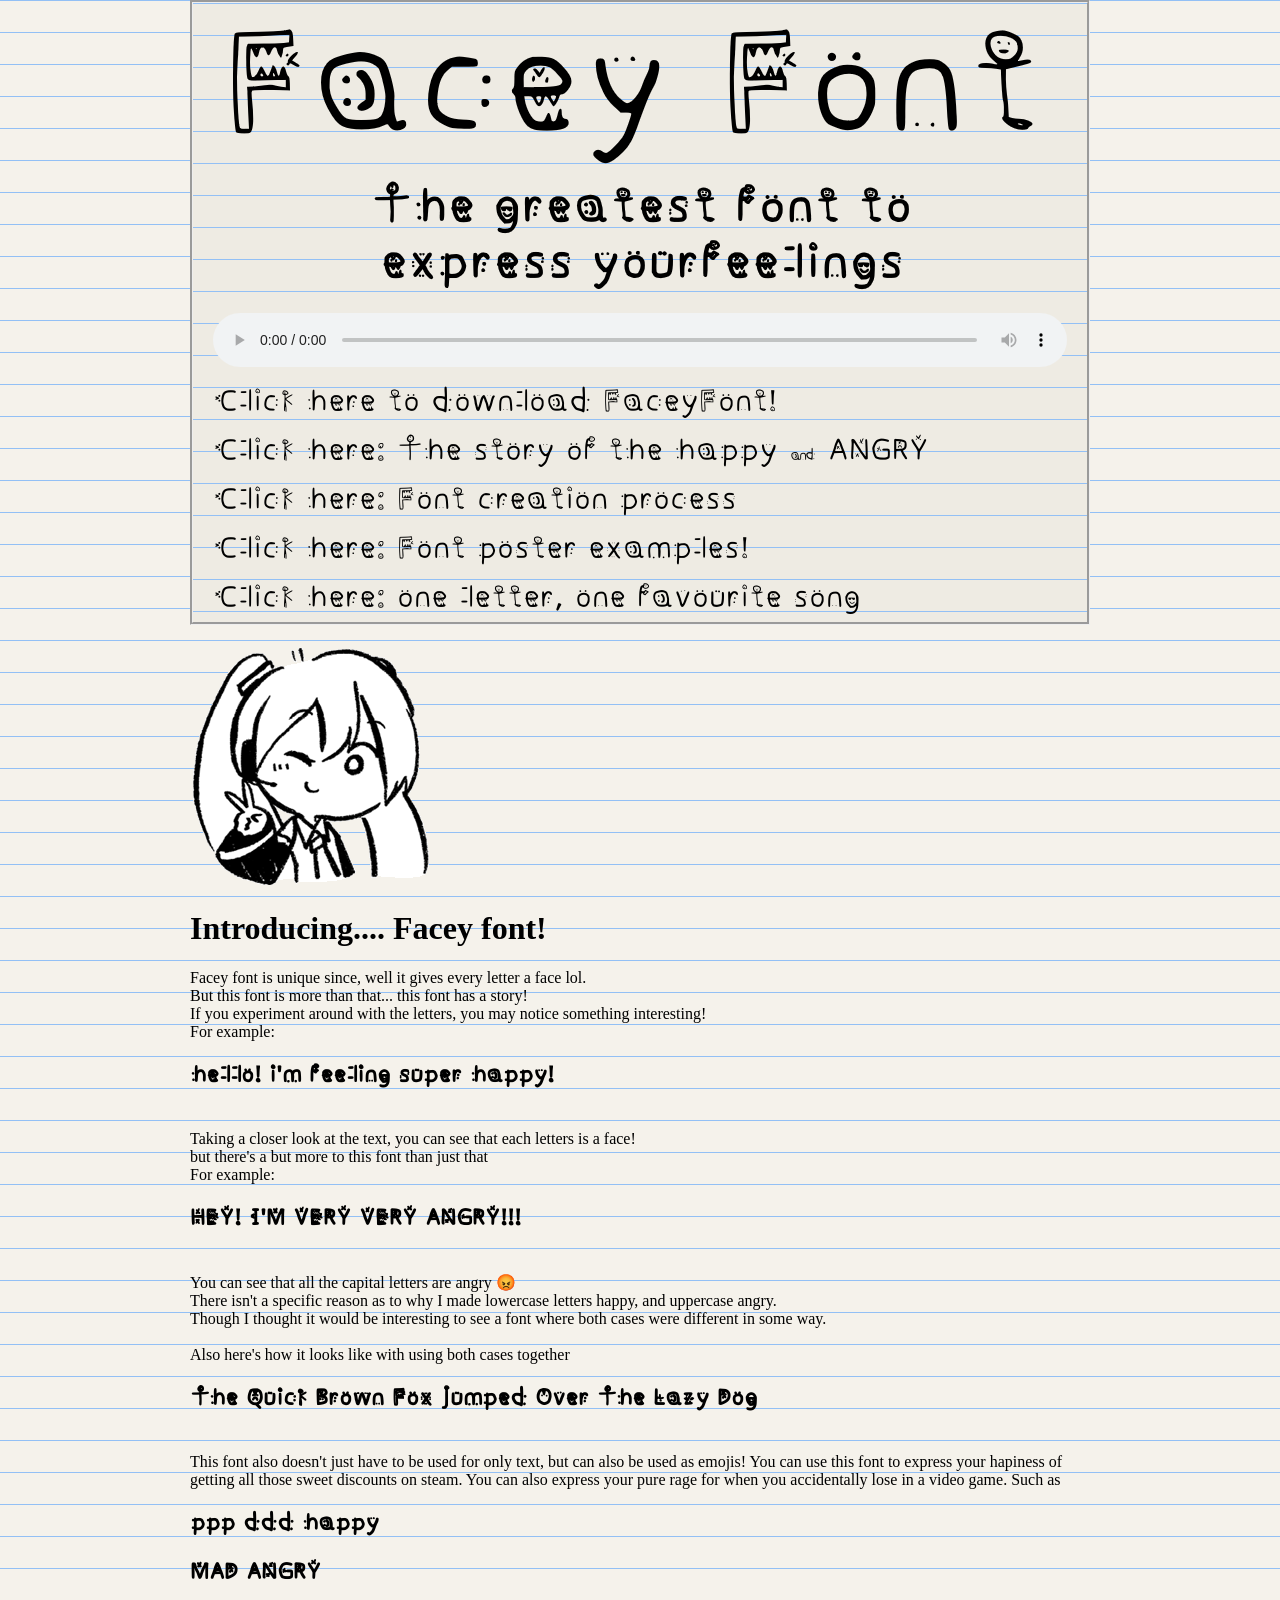
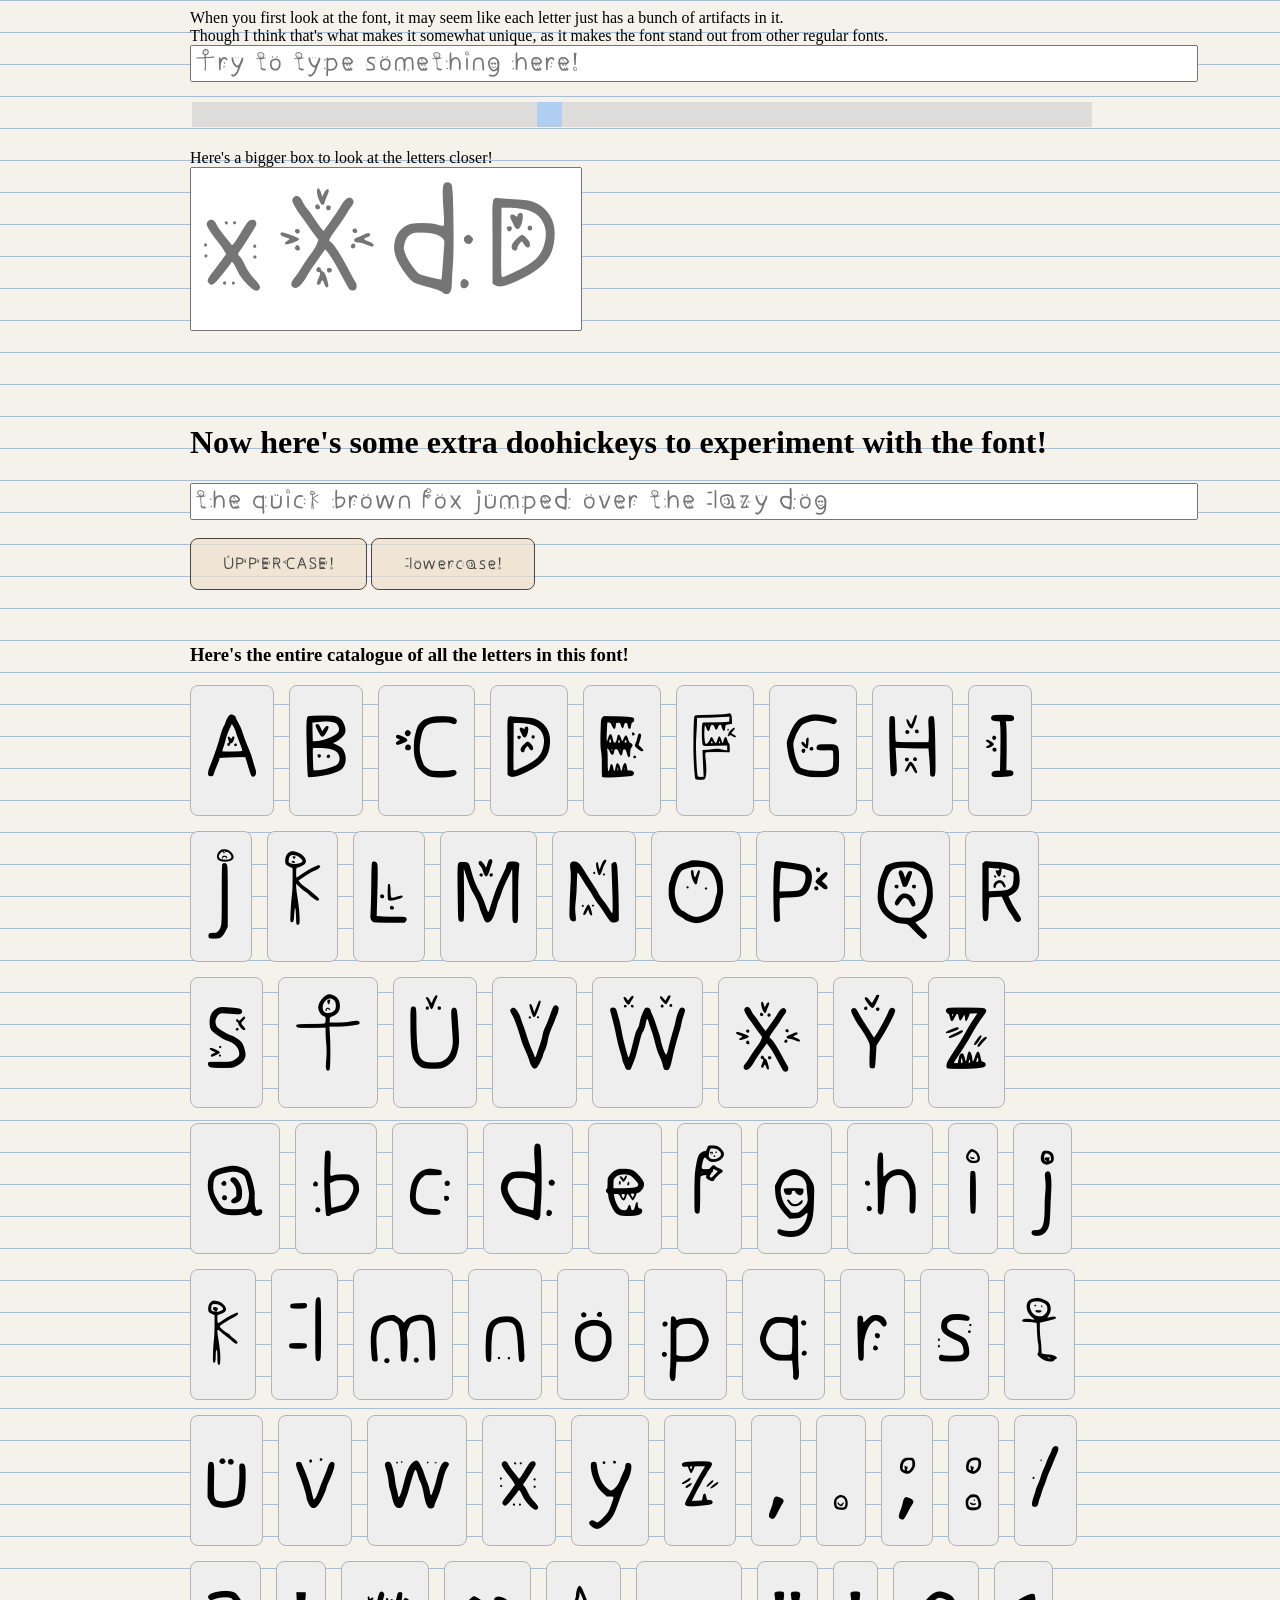
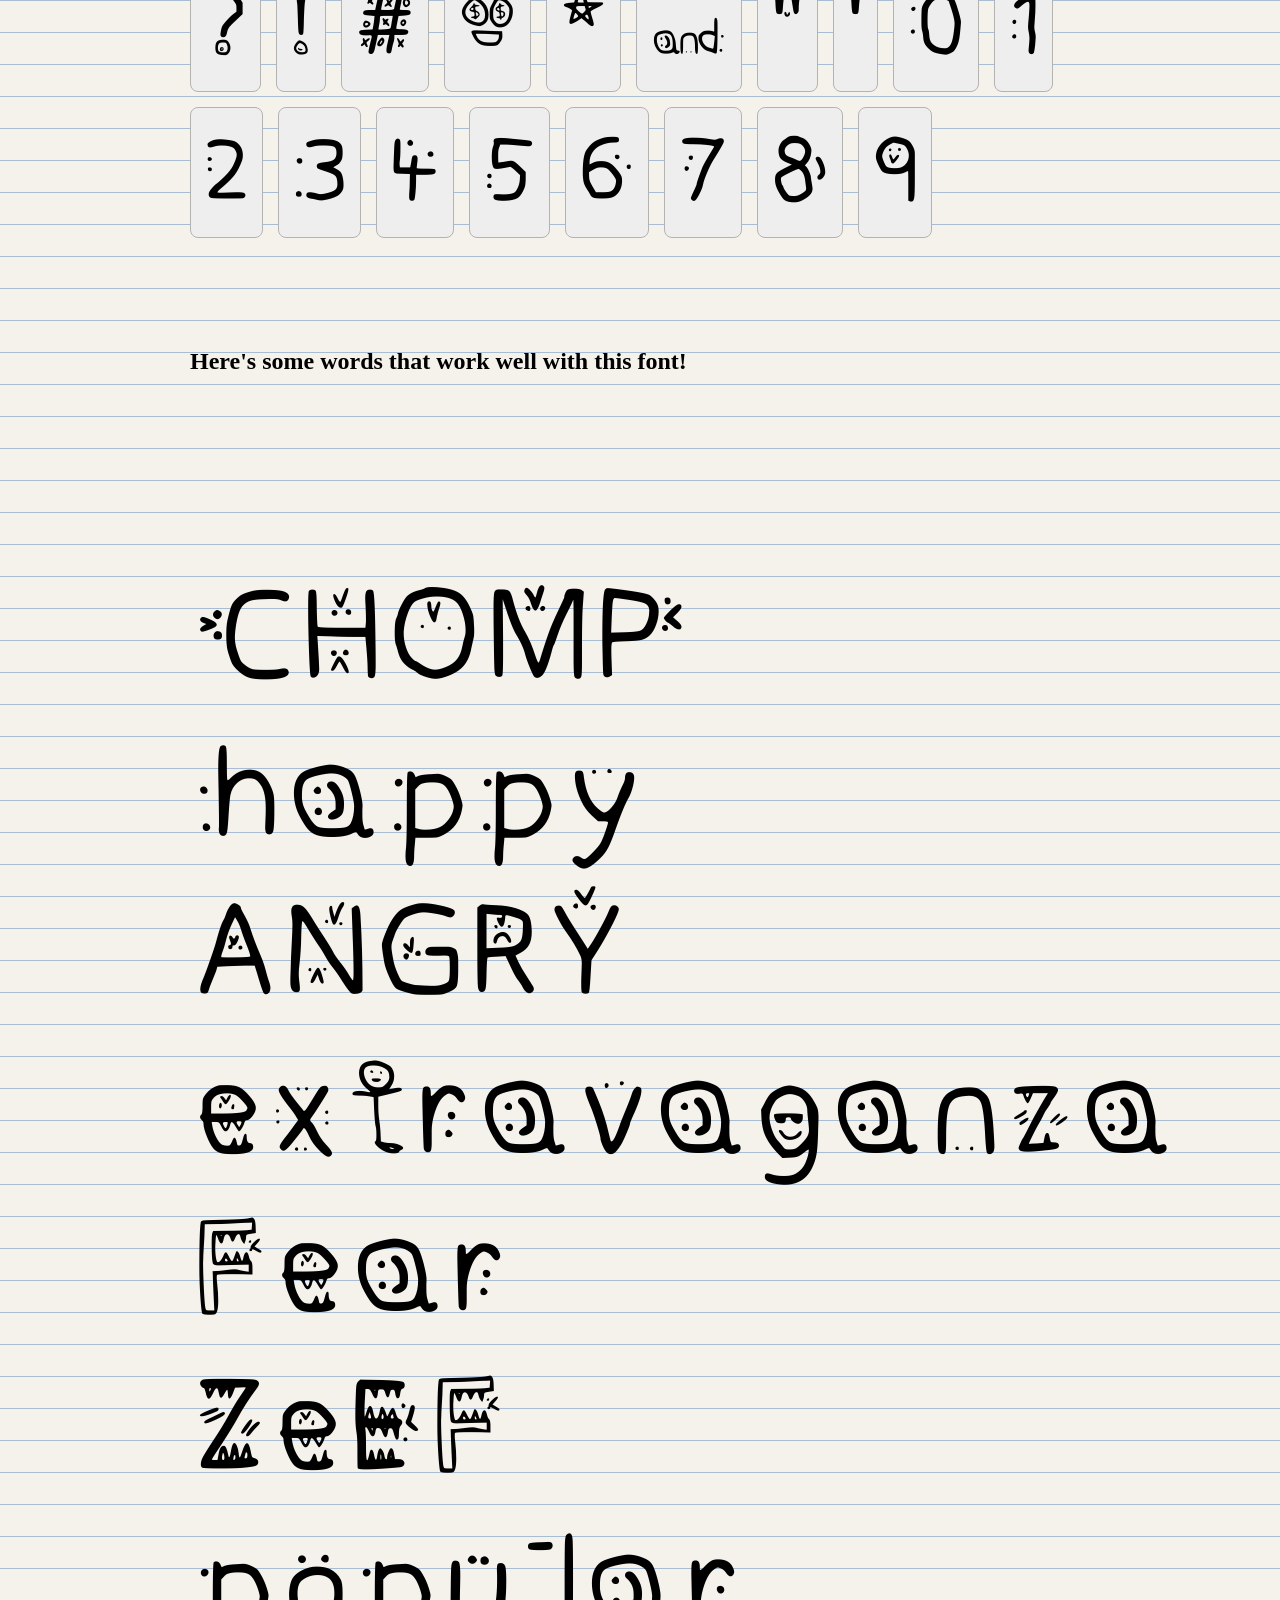
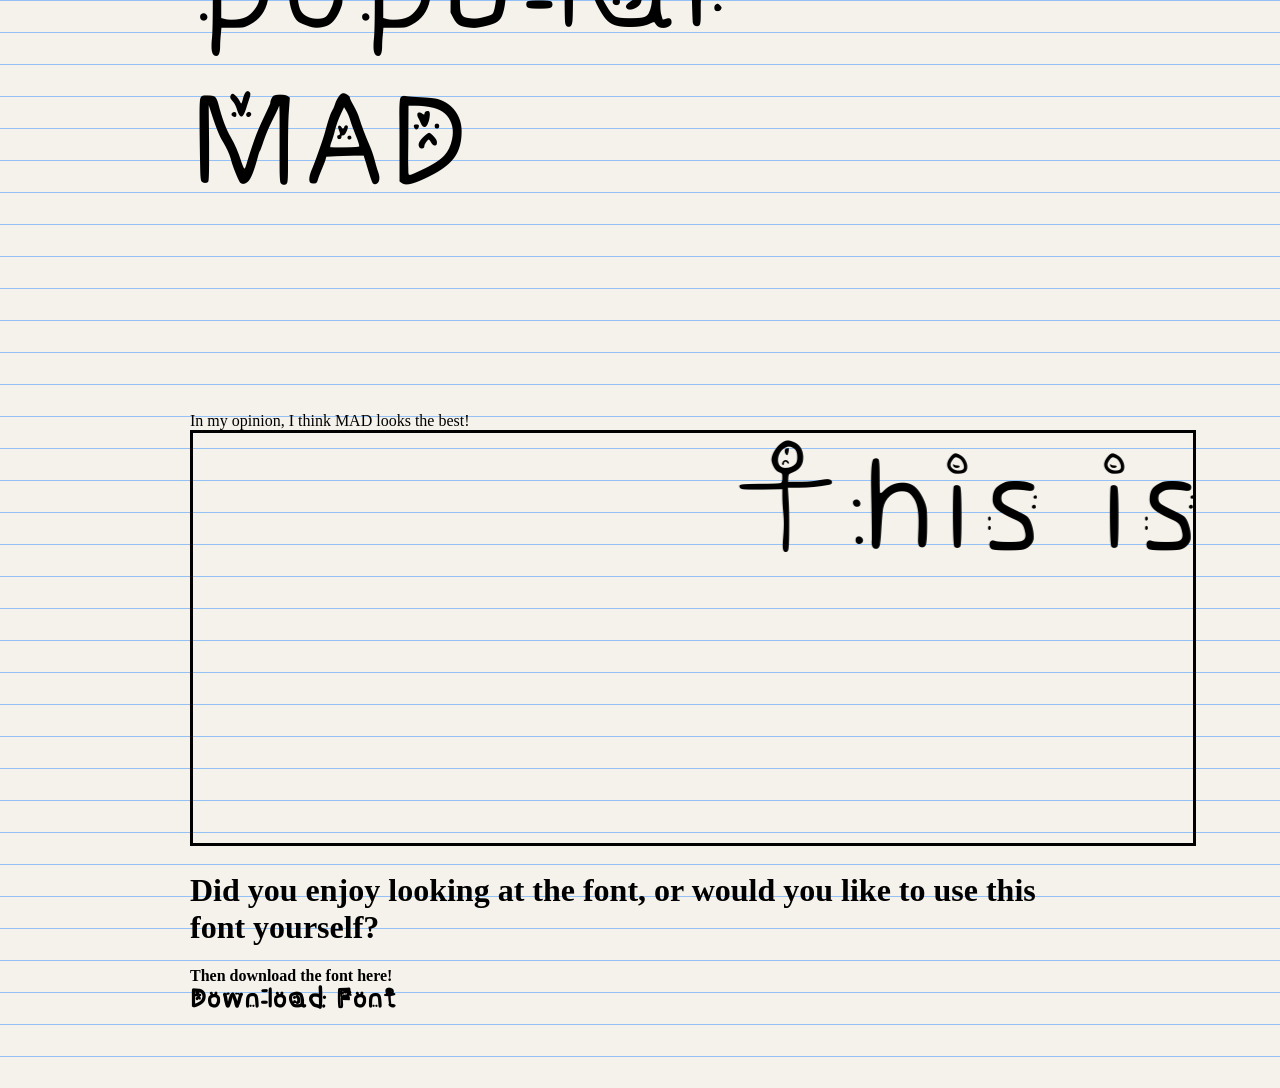
==== commit 0233eeb3: "Added click sounds to all letters in one letter, one song" ====
--- a/index.html
+++ b/index.html
@@ -21,7 +21,7 @@
             <audio id="click-sound" src="mouse double-click.mp3"  type="audio/mp3"></audio>
             <a class="main-font" href="#downloads" onmousedown="document.getElementById('click-sound').play();"
             >Click here to download FaceyFont!</a><br>
-            <a class="main-font" href="story.html">Click here: The story of the happy & ANGRY</a><br>
+            <a class="main-font" href="story.html" onmousedown="document.getElementById('click-sound').play();">Click here: The story of the happy & ANGRY</a><br>
             <a class="main-font" href="fontCreation.html#slide-1">Click here: Font creation process</a><br>
             <a class="main-font" href="posters.html">Click here: Font poster examples!</a><br>
             <a class="main-font" href="letterToSong.html">Click here: one letter, one favourite song</a>
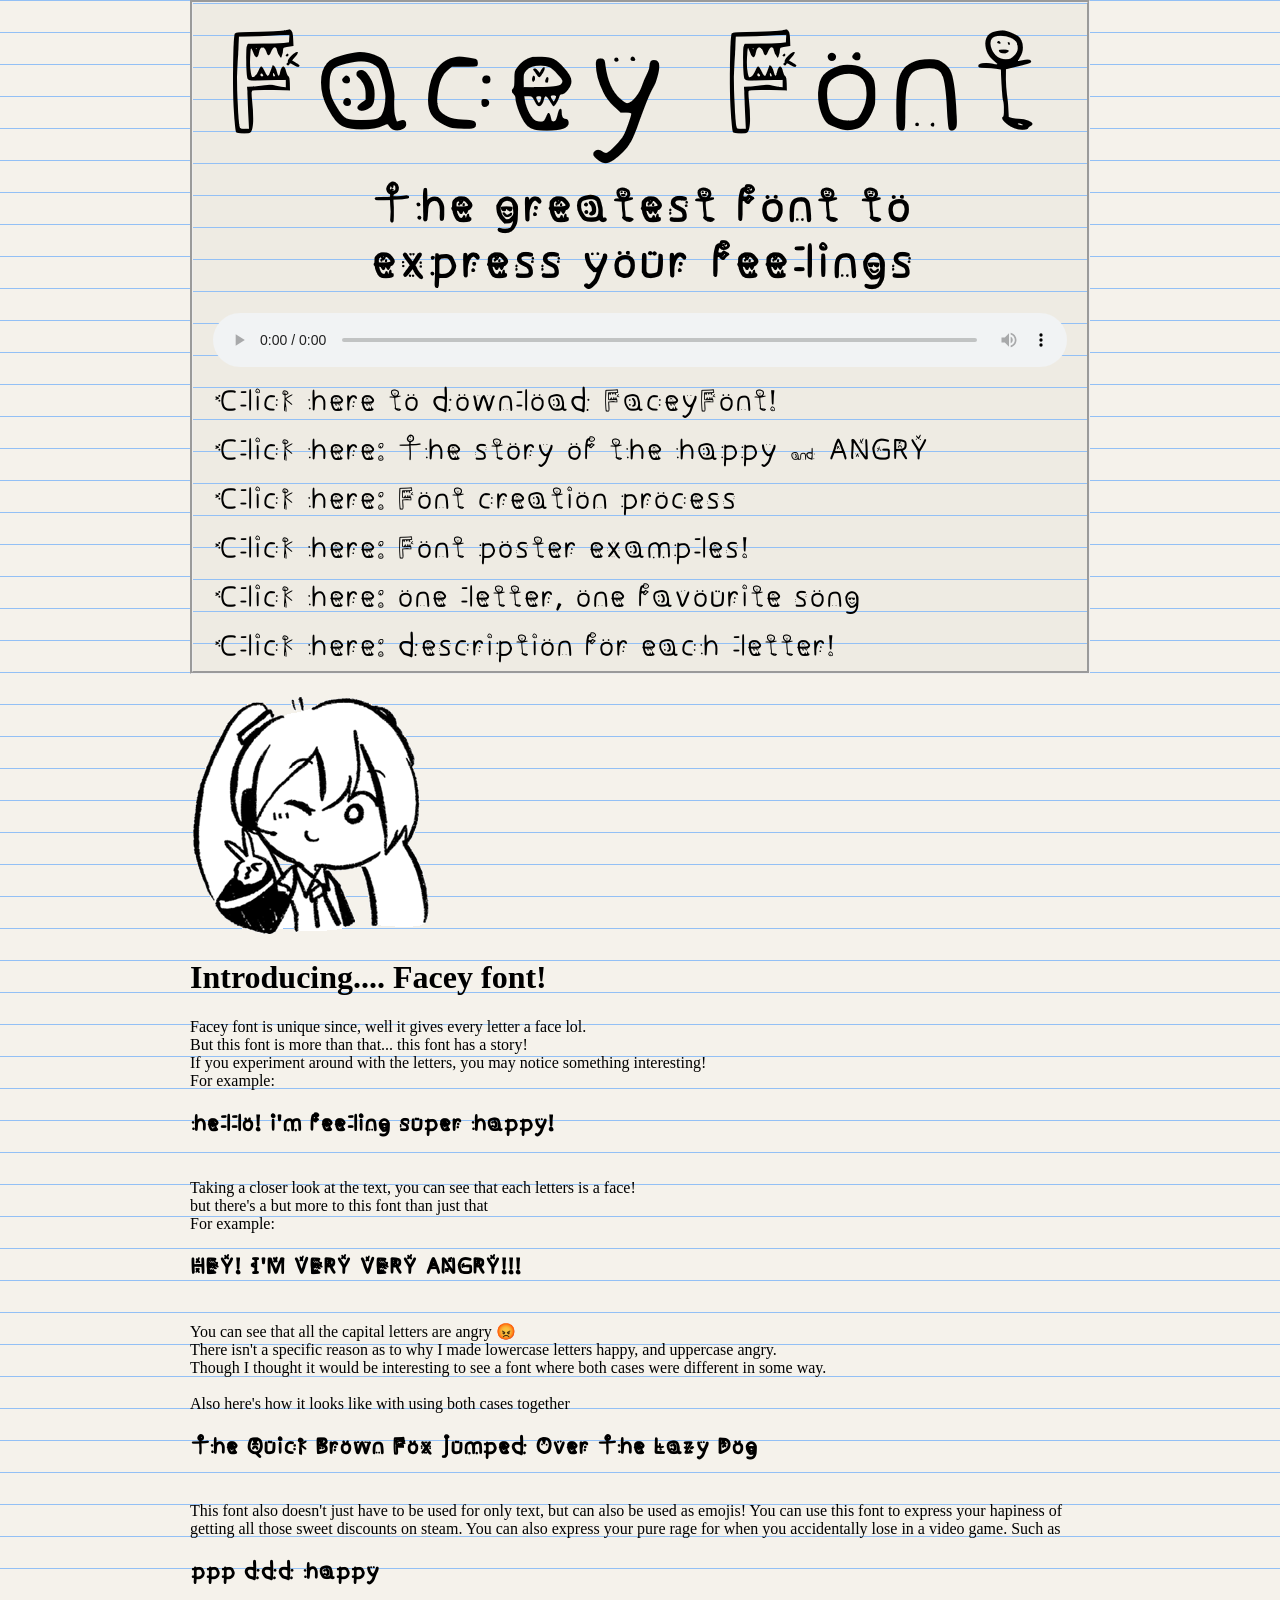
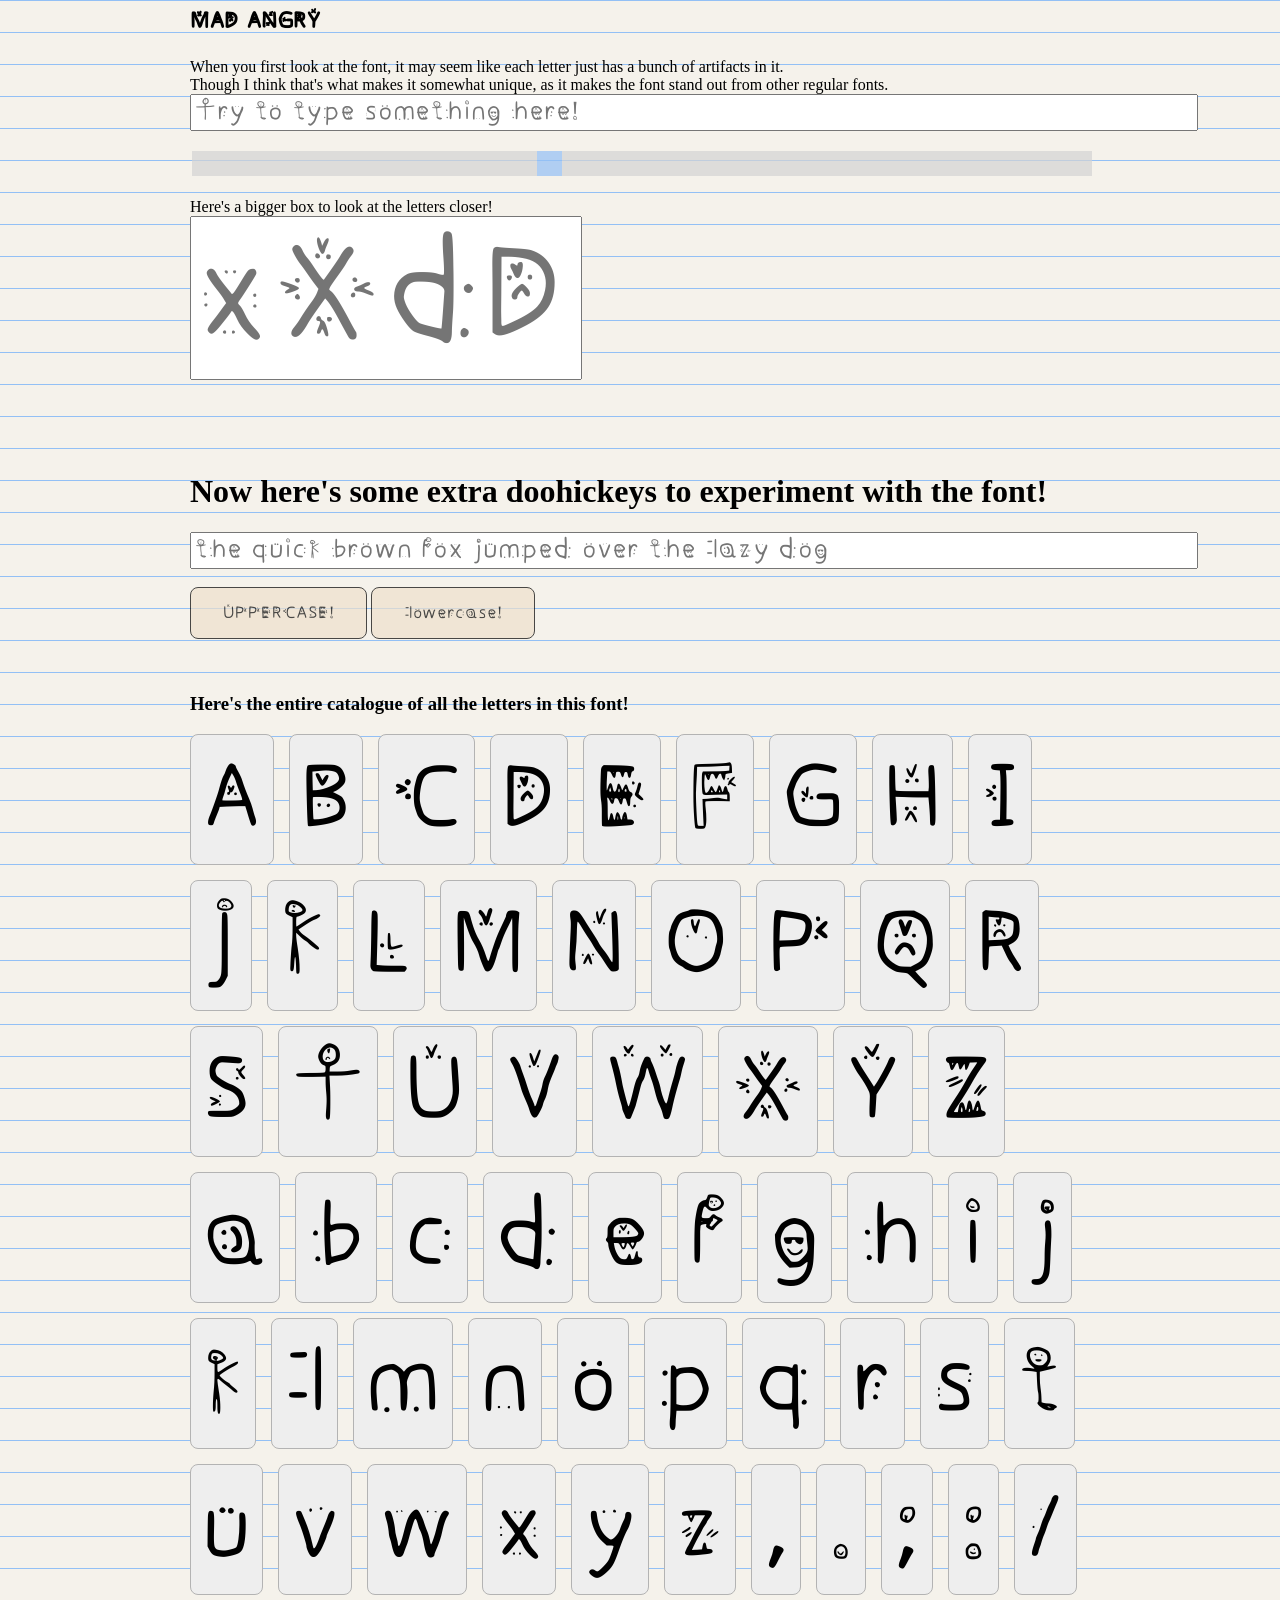
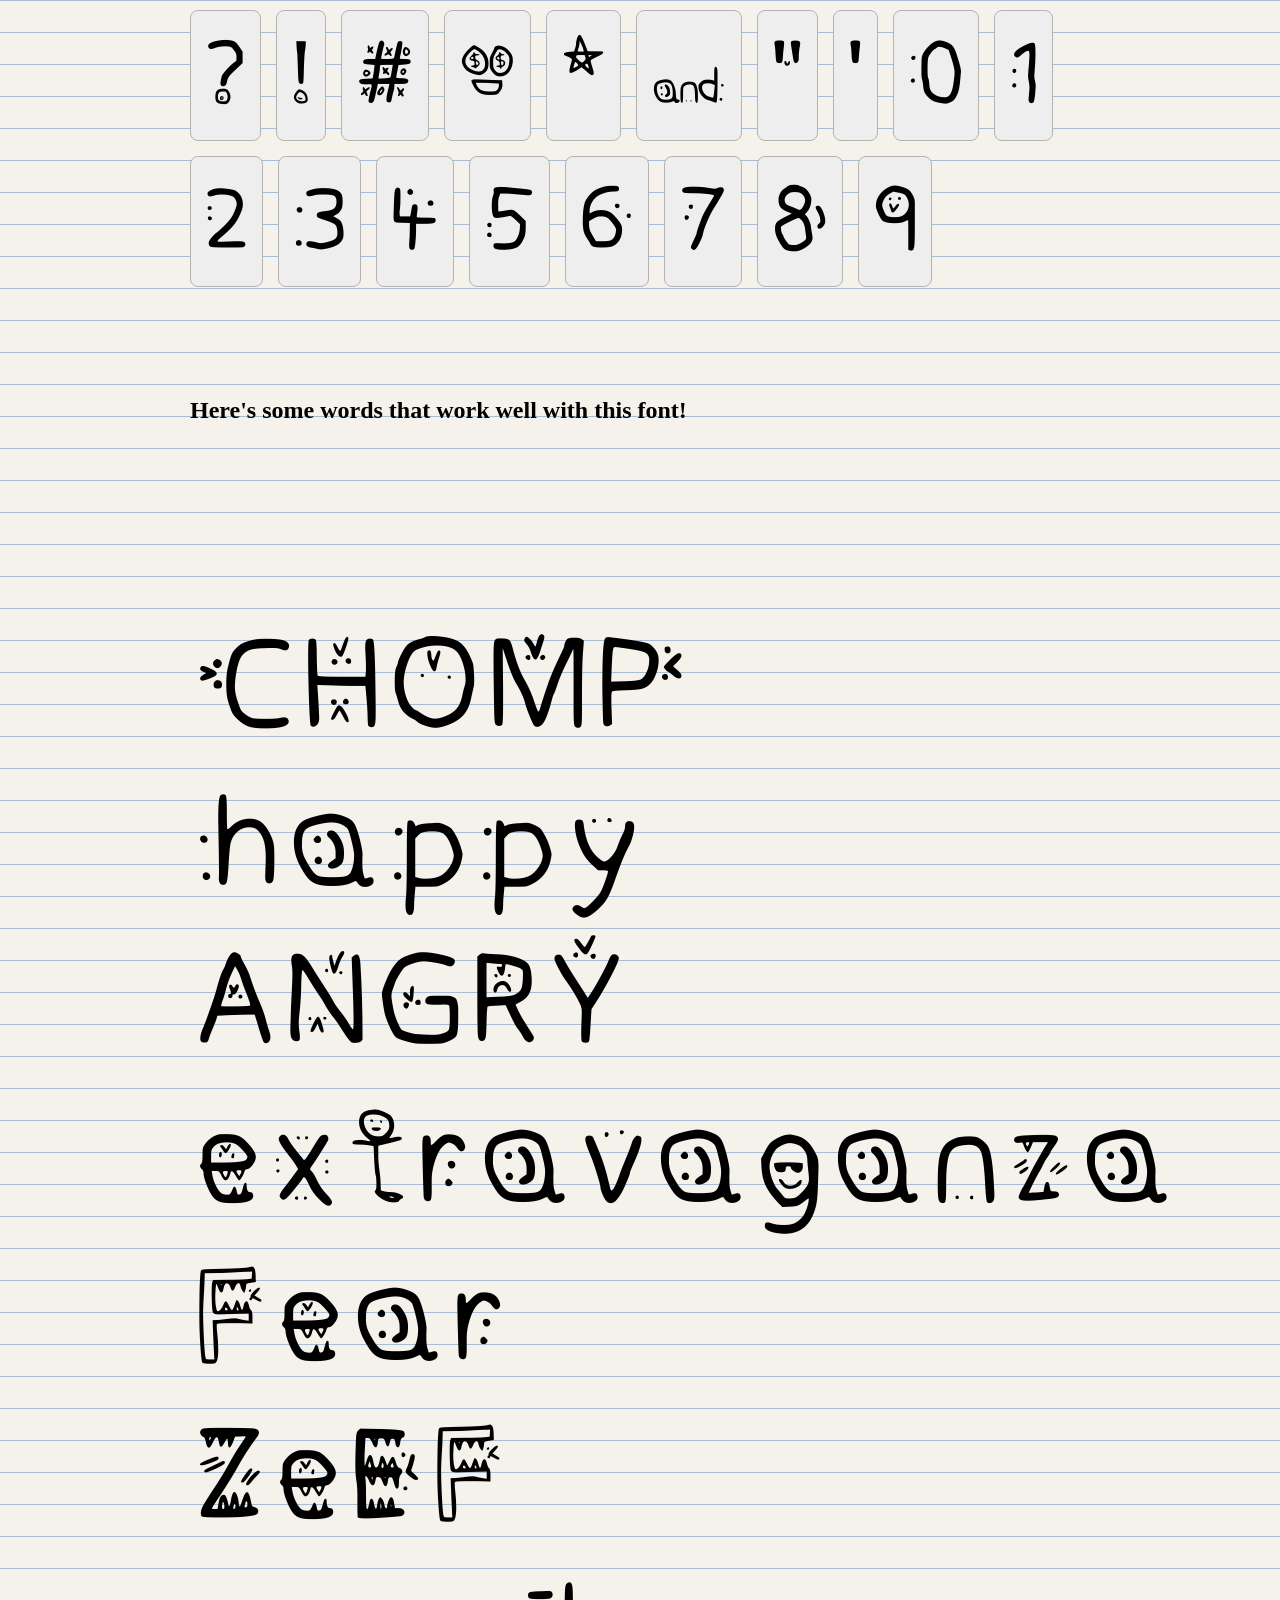
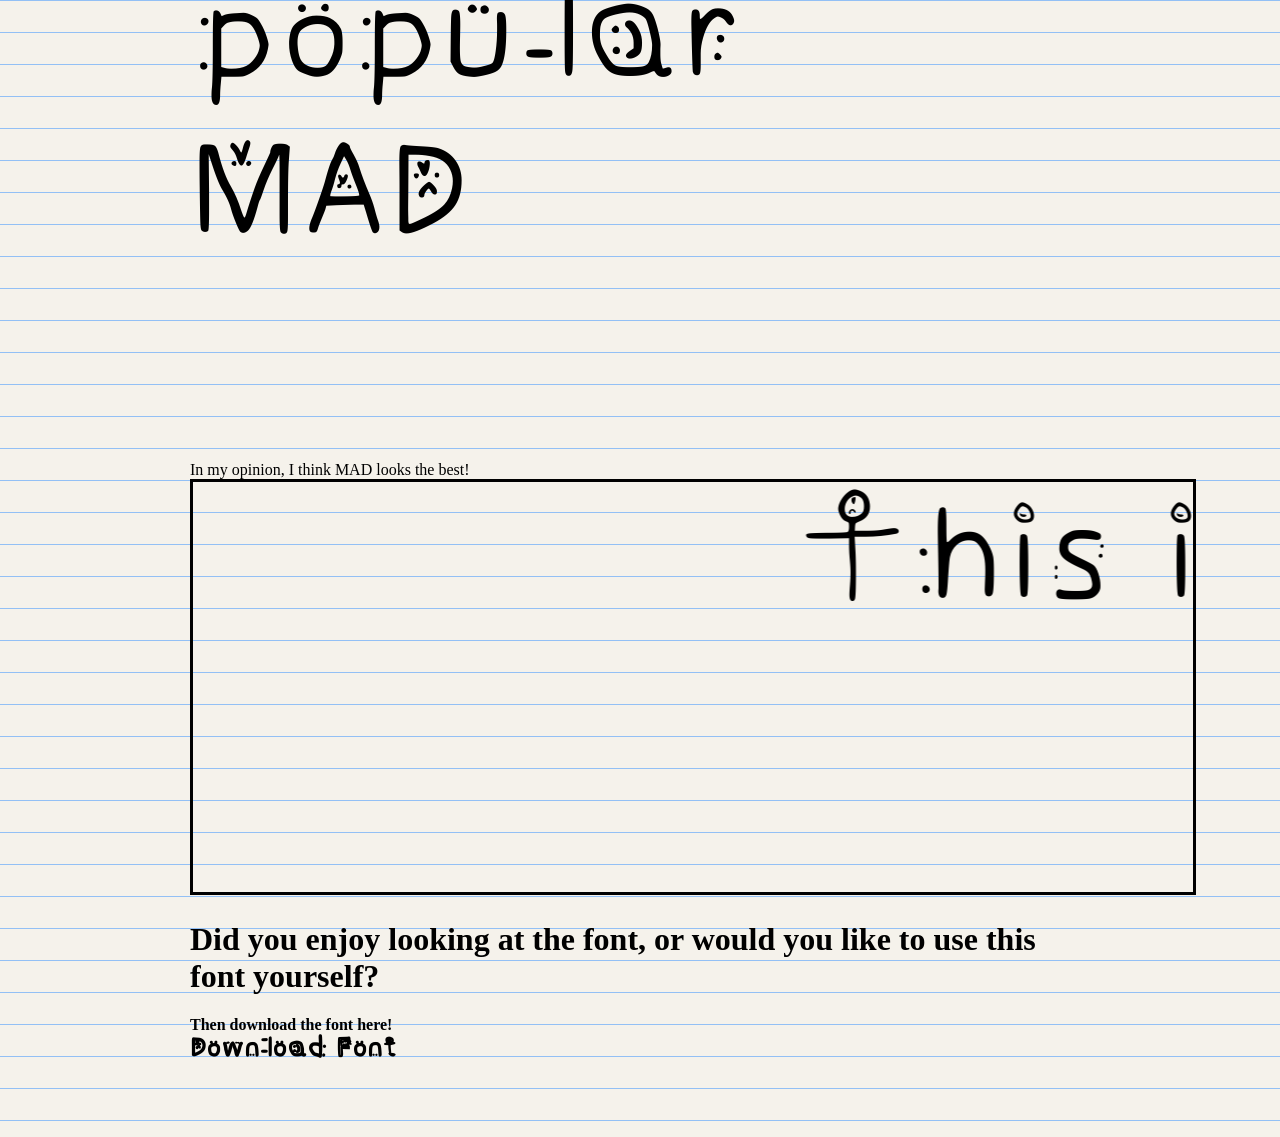
==== commit 568505d3: "created new page for letter descriptions" ====
--- a/index.html
+++ b/index.html
@@ -24,7 +24,8 @@
             <a class="main-font" href="story.html" onmousedown="document.getElementById('click-sound').play();">Click here: The story of the happy & ANGRY</a><br>
             <a class="main-font" href="fontCreation.html#slide-1">Click here: Font creation process</a><br>
             <a class="main-font" href="posters.html">Click here: Font poster examples!</a><br>
-            <a class="main-font" href="letterToSong.html">Click here: one letter, one favourite song</a>
+            <a class="main-font" href="letterToSong.html">Click here: one letter, one favourite song</a><br>
+            <a class="main-font" href="letterDescriptions.html">Click here: description for each letter!</a>
 
 
         </nav>
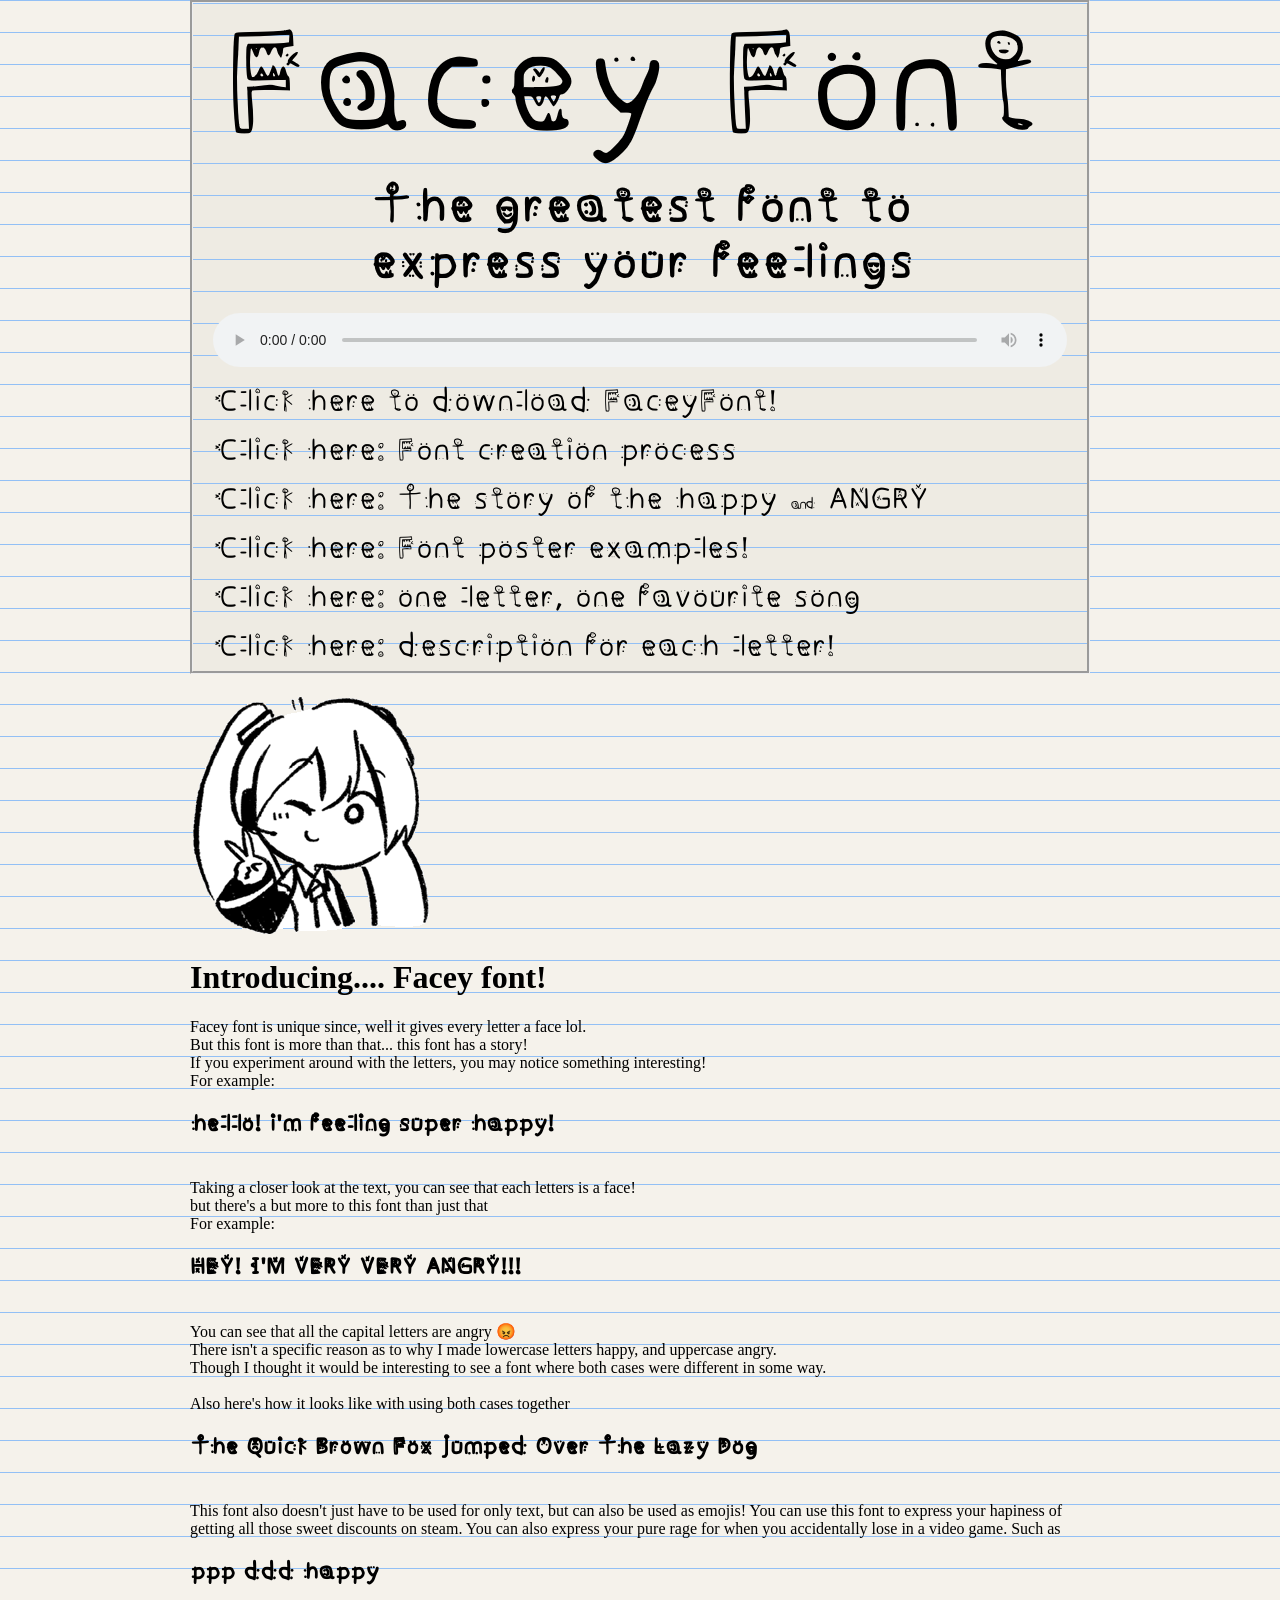
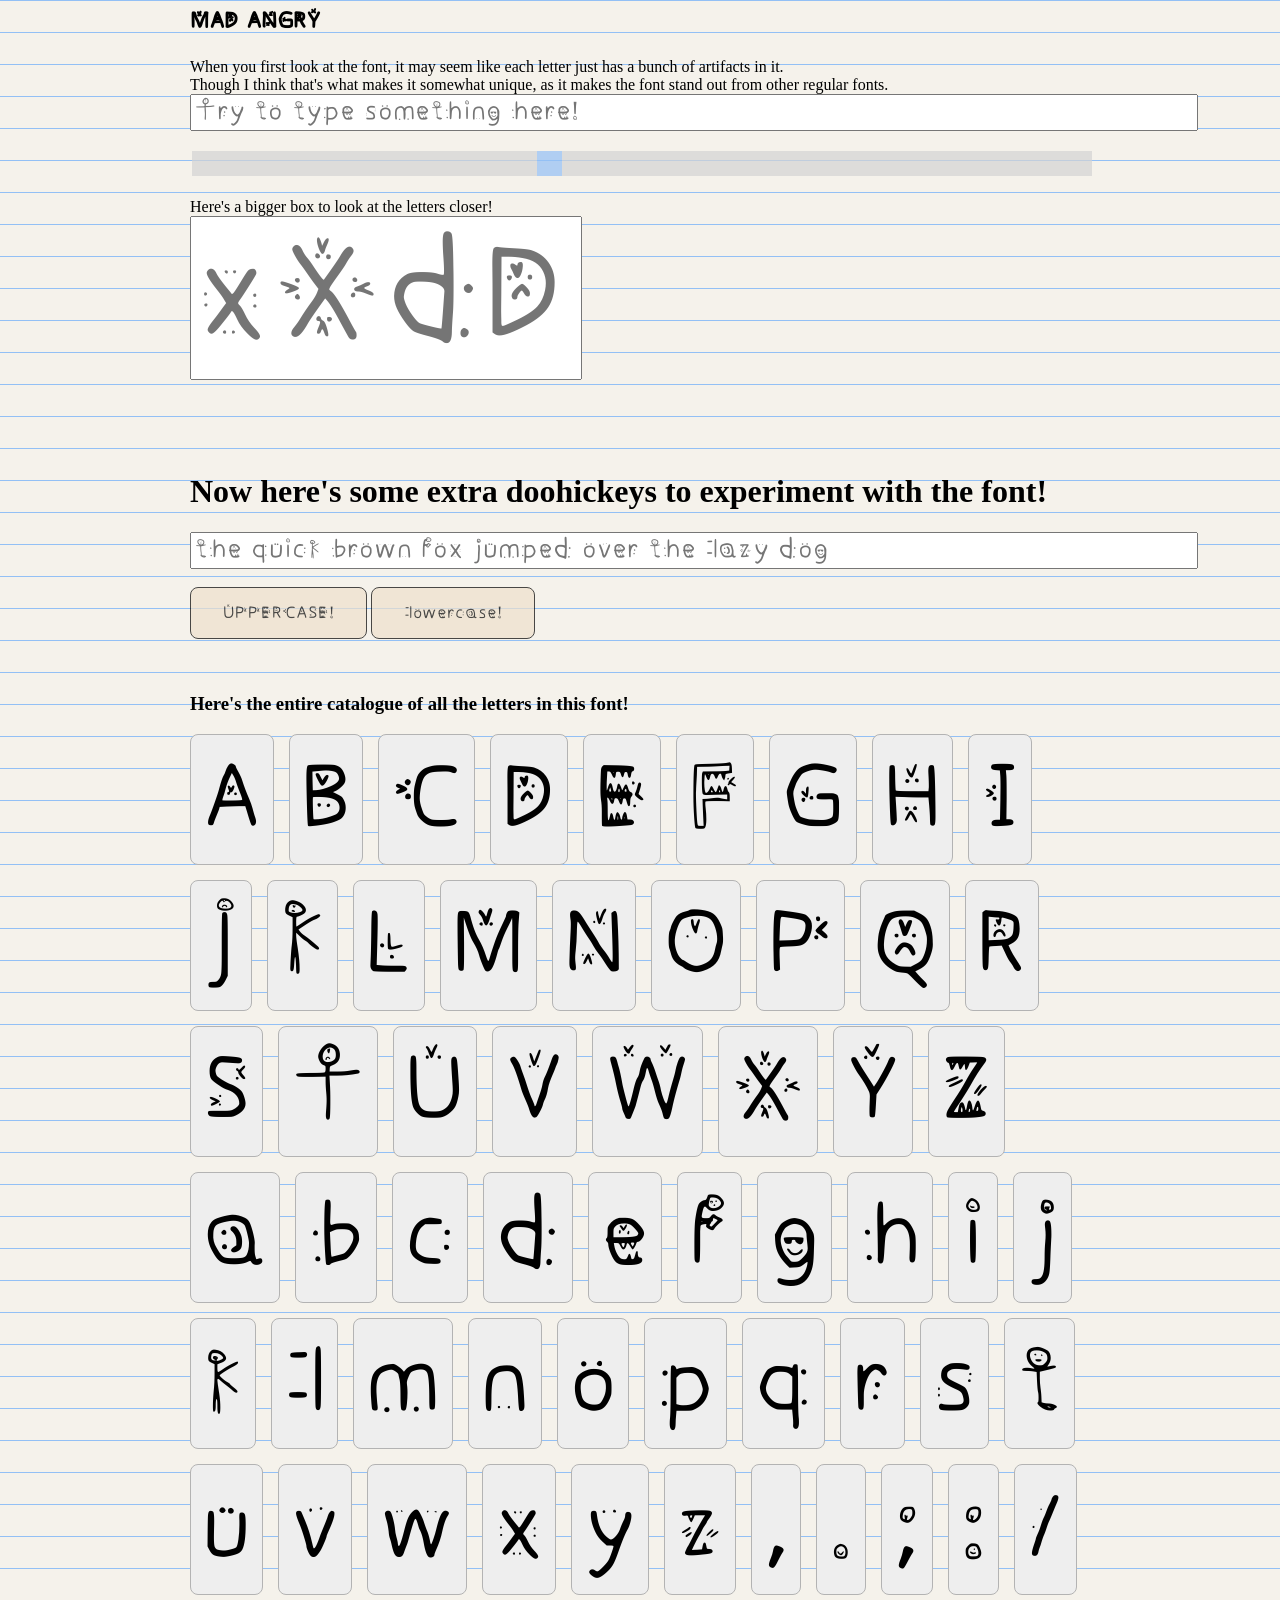
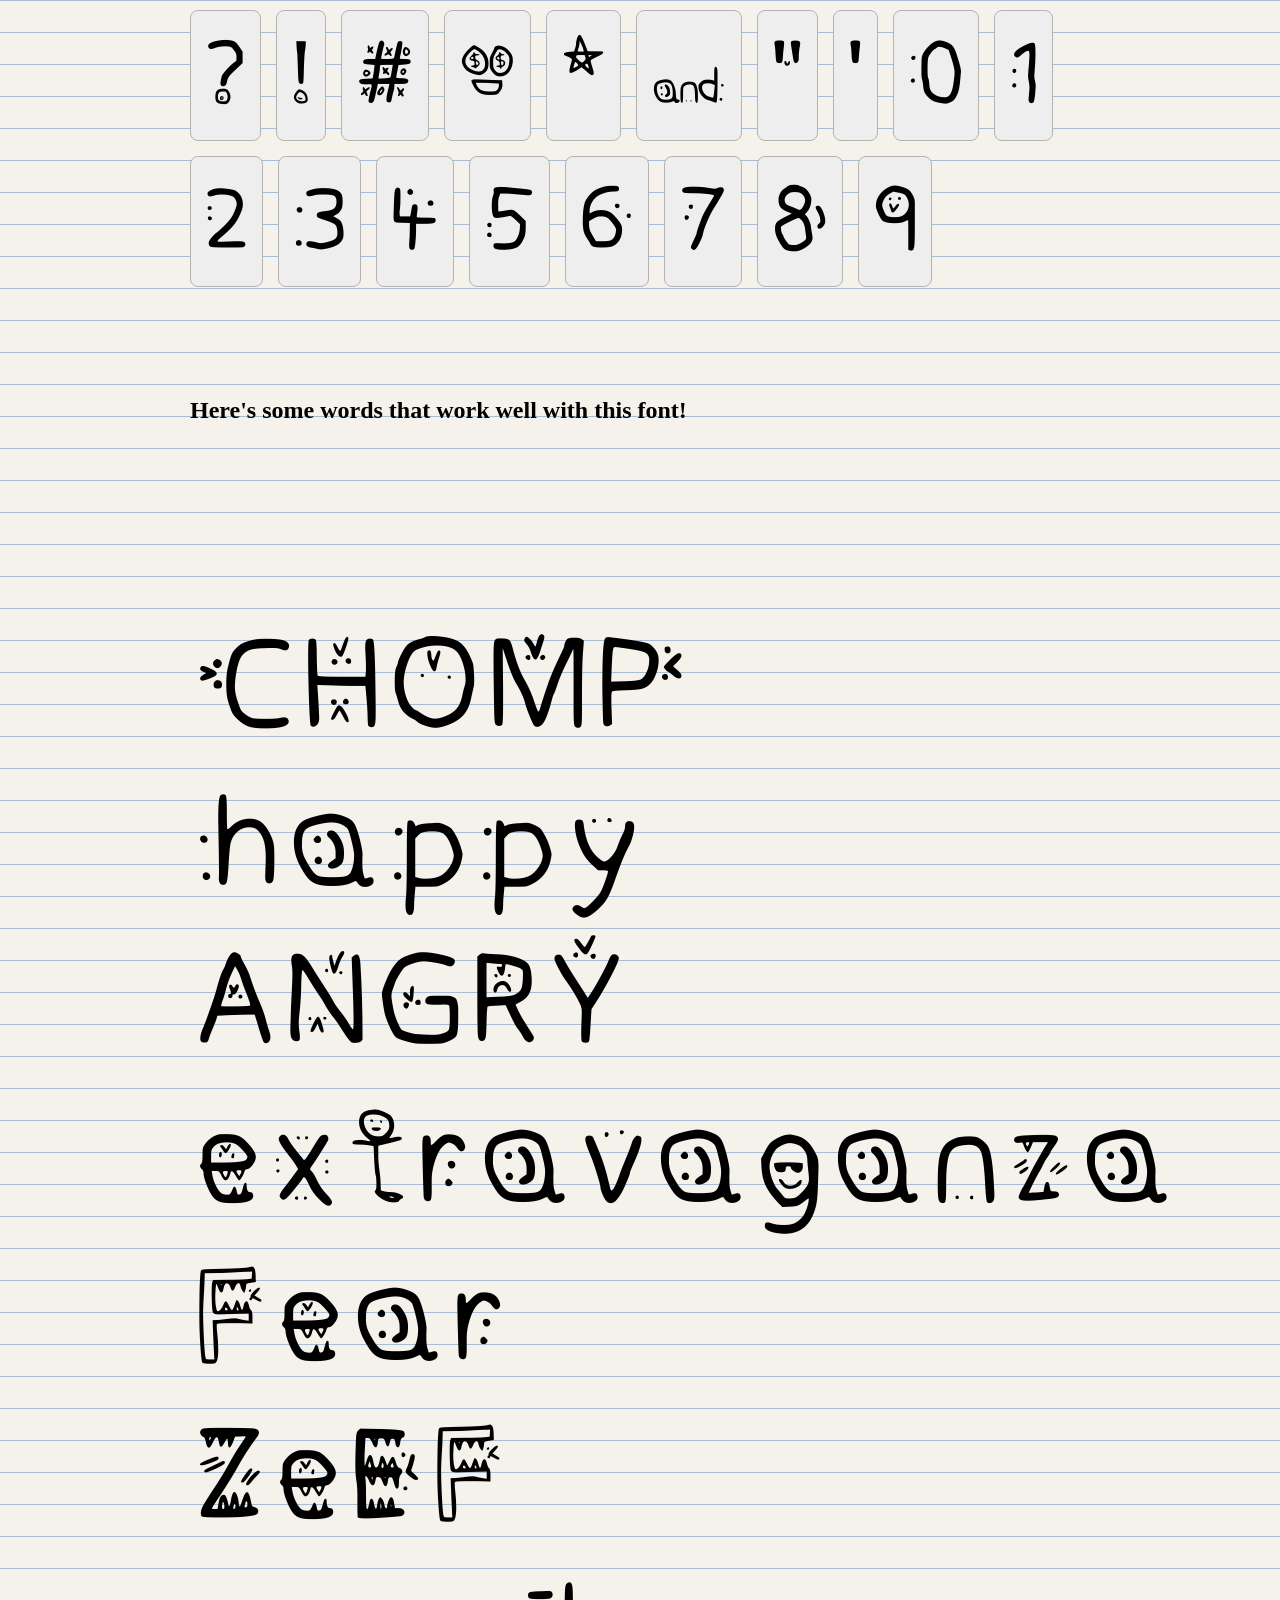
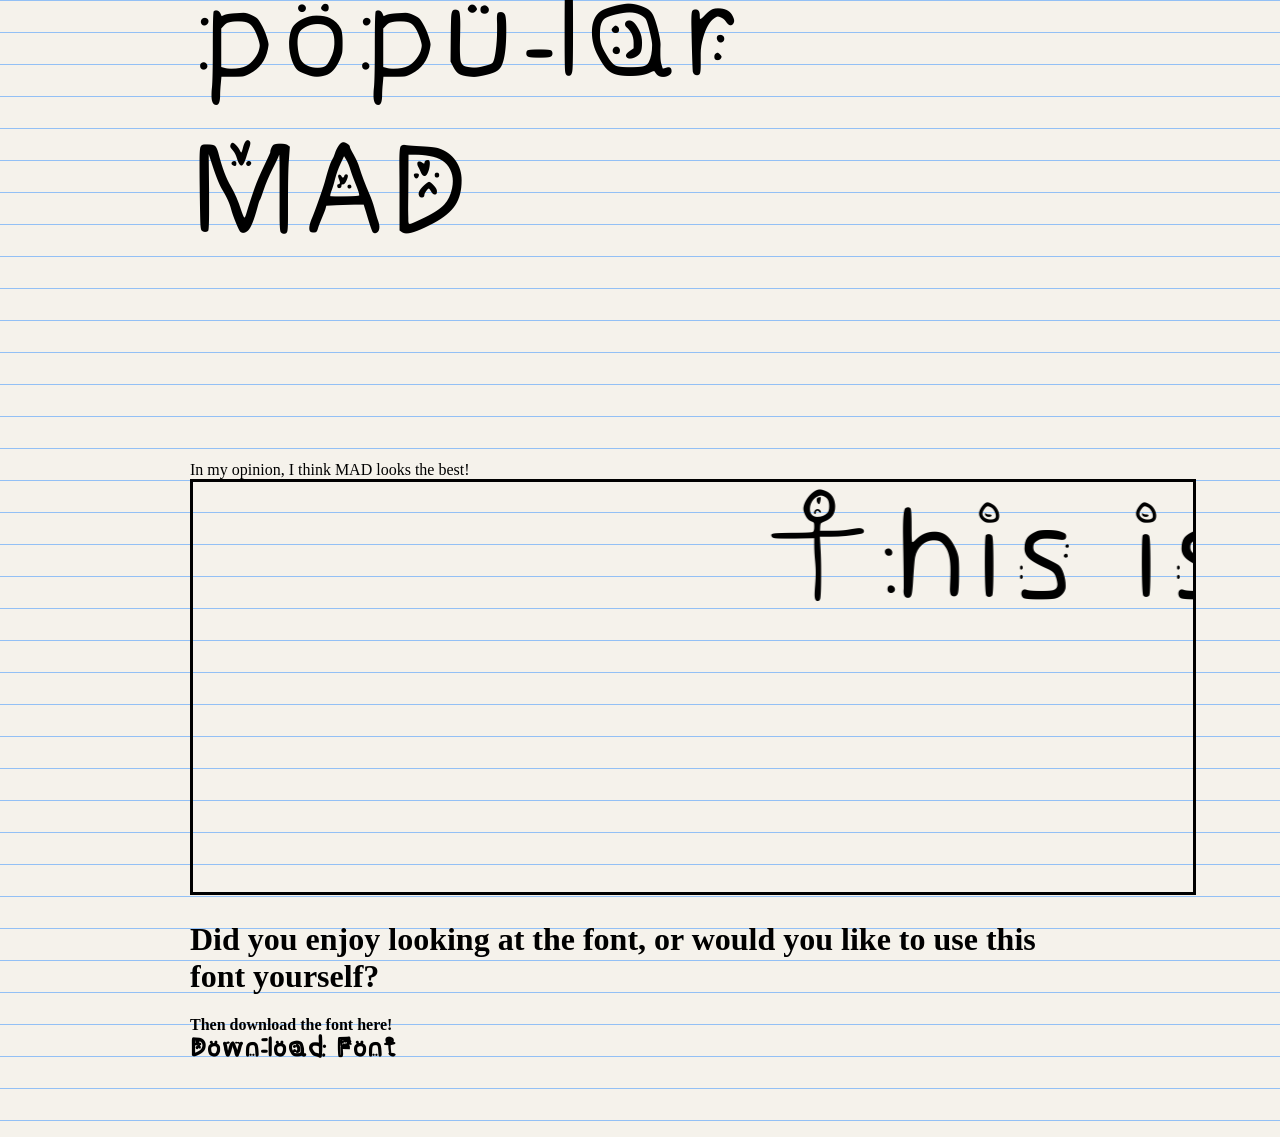
==== commit 1dffb732: "Slight index header change, letterDescription capital letters complete." ====
--- a/index.html
+++ b/index.html
@@ -19,10 +19,12 @@
         </audio>
         <nav>
             <audio id="click-sound" src="mouse double-click.mp3"  type="audio/mp3"></audio>
+            
             <a class="main-font" href="#downloads" onmousedown="document.getElementById('click-sound').play();"
             >Click here to download FaceyFont!</a><br>
-            <a class="main-font" href="story.html" onmousedown="document.getElementById('click-sound').play();">Click here: The story of the happy & ANGRY</a><br>
             <a class="main-font" href="fontCreation.html#slide-1">Click here: Font creation process</a><br>
+            <a class="main-font" href="story.html">Click here: The story of the happy & ANGRY</a><br>
+            
             <a class="main-font" href="posters.html">Click here: Font poster examples!</a><br>
             <a class="main-font" href="letterToSong.html">Click here: one letter, one favourite song</a><br>
             <a class="main-font" href="letterDescriptions.html">Click here: description for each letter!</a>
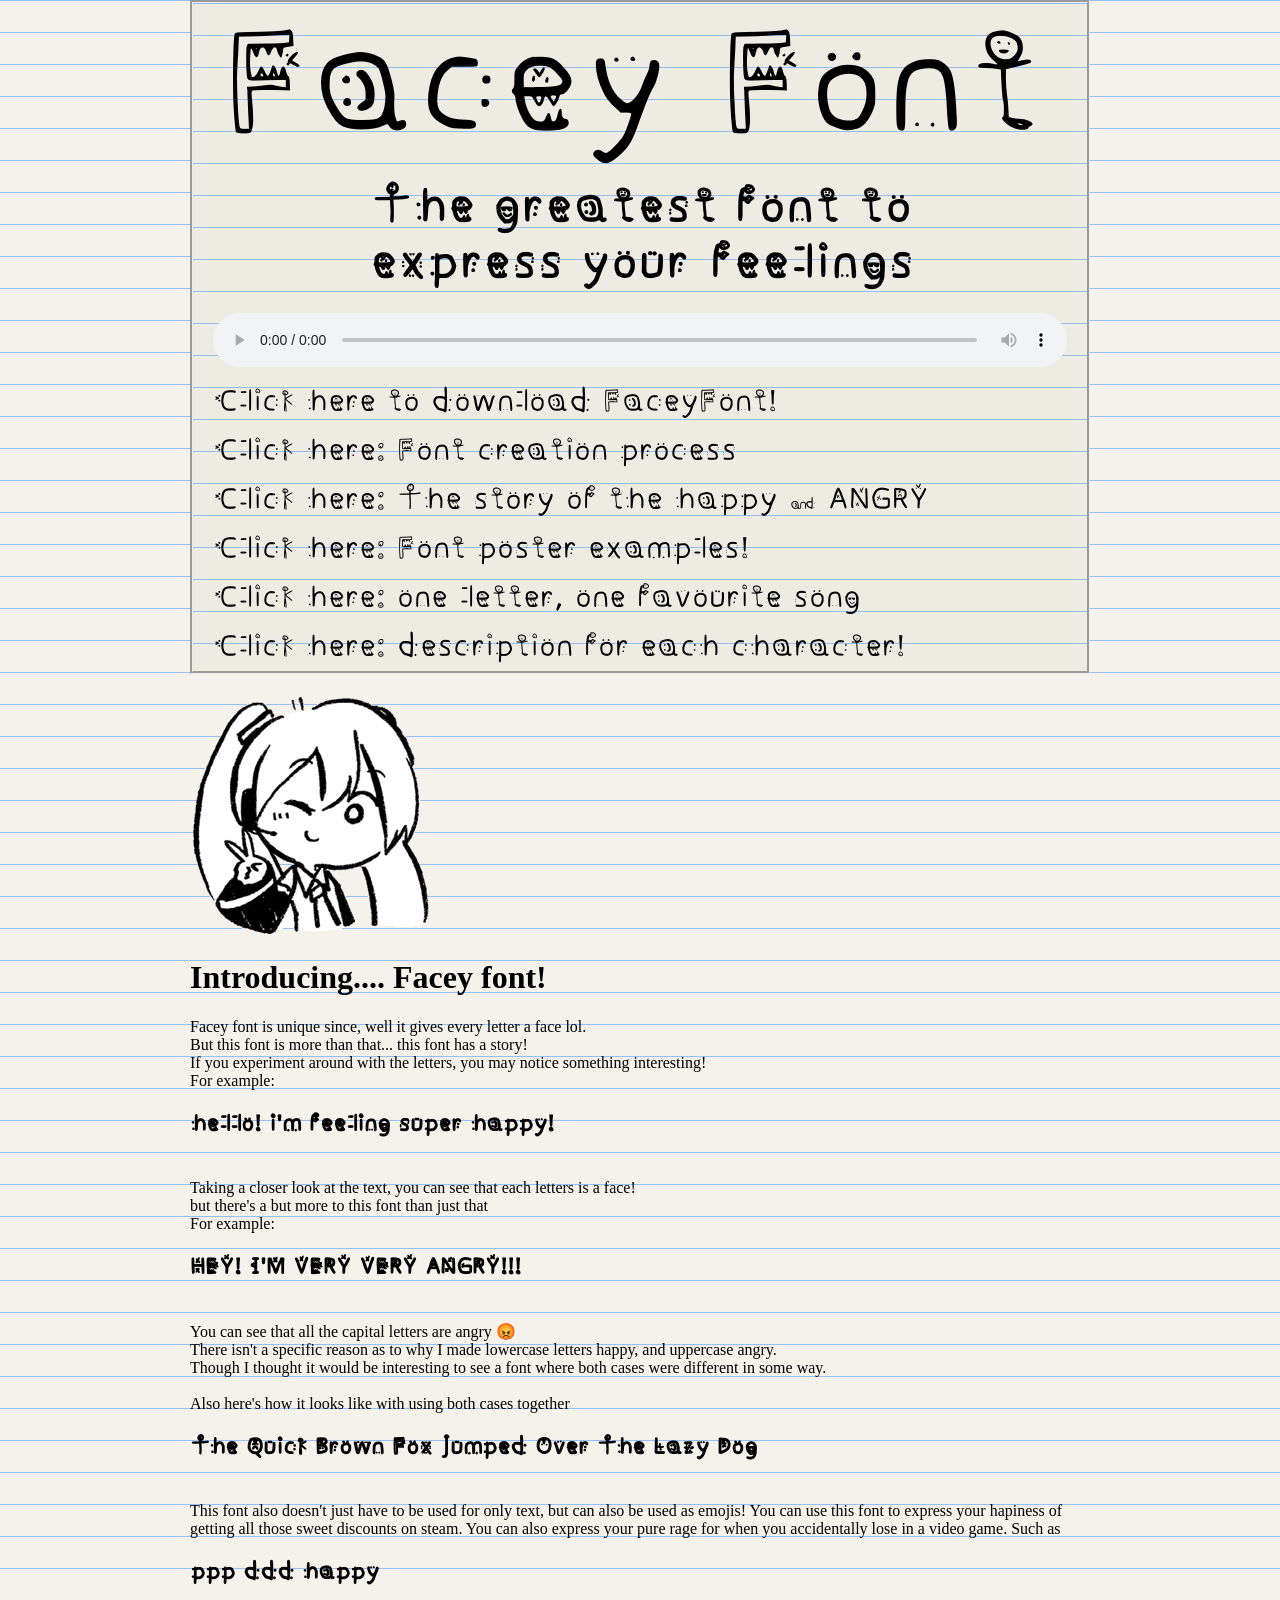
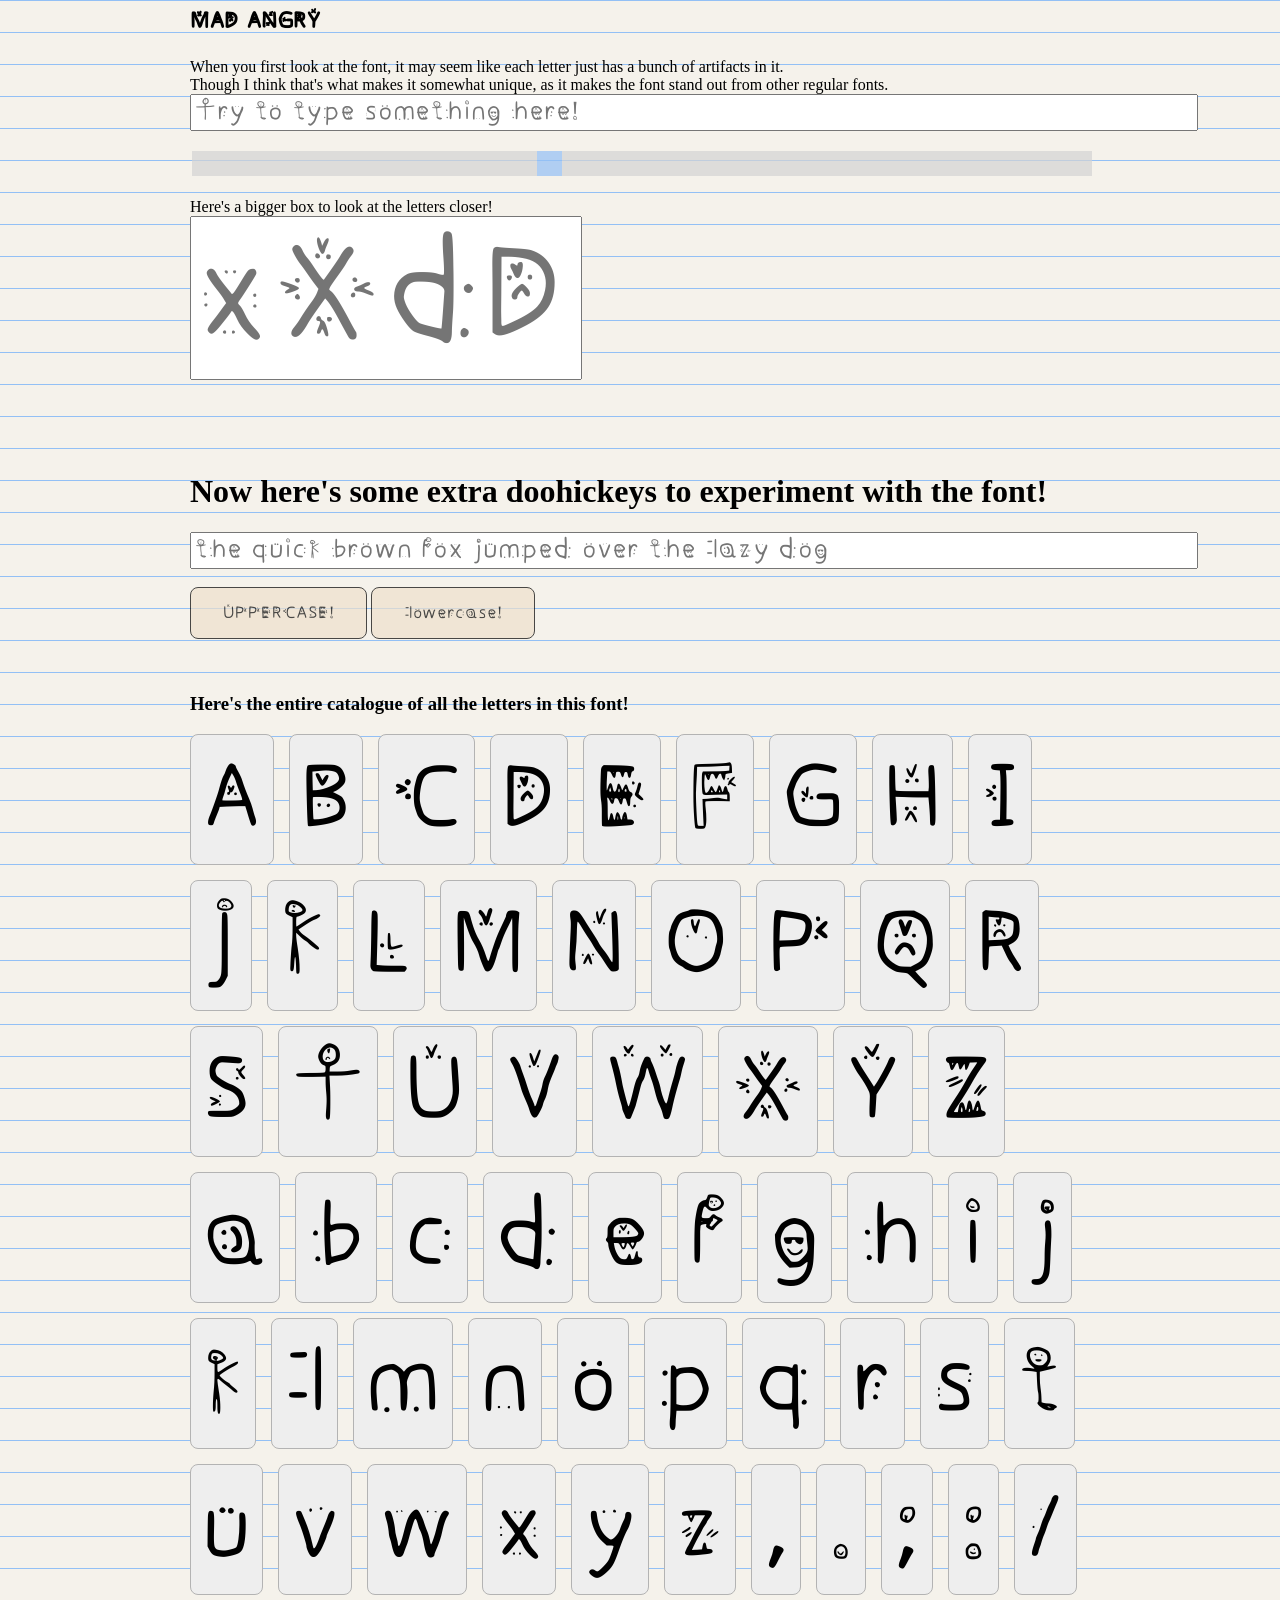
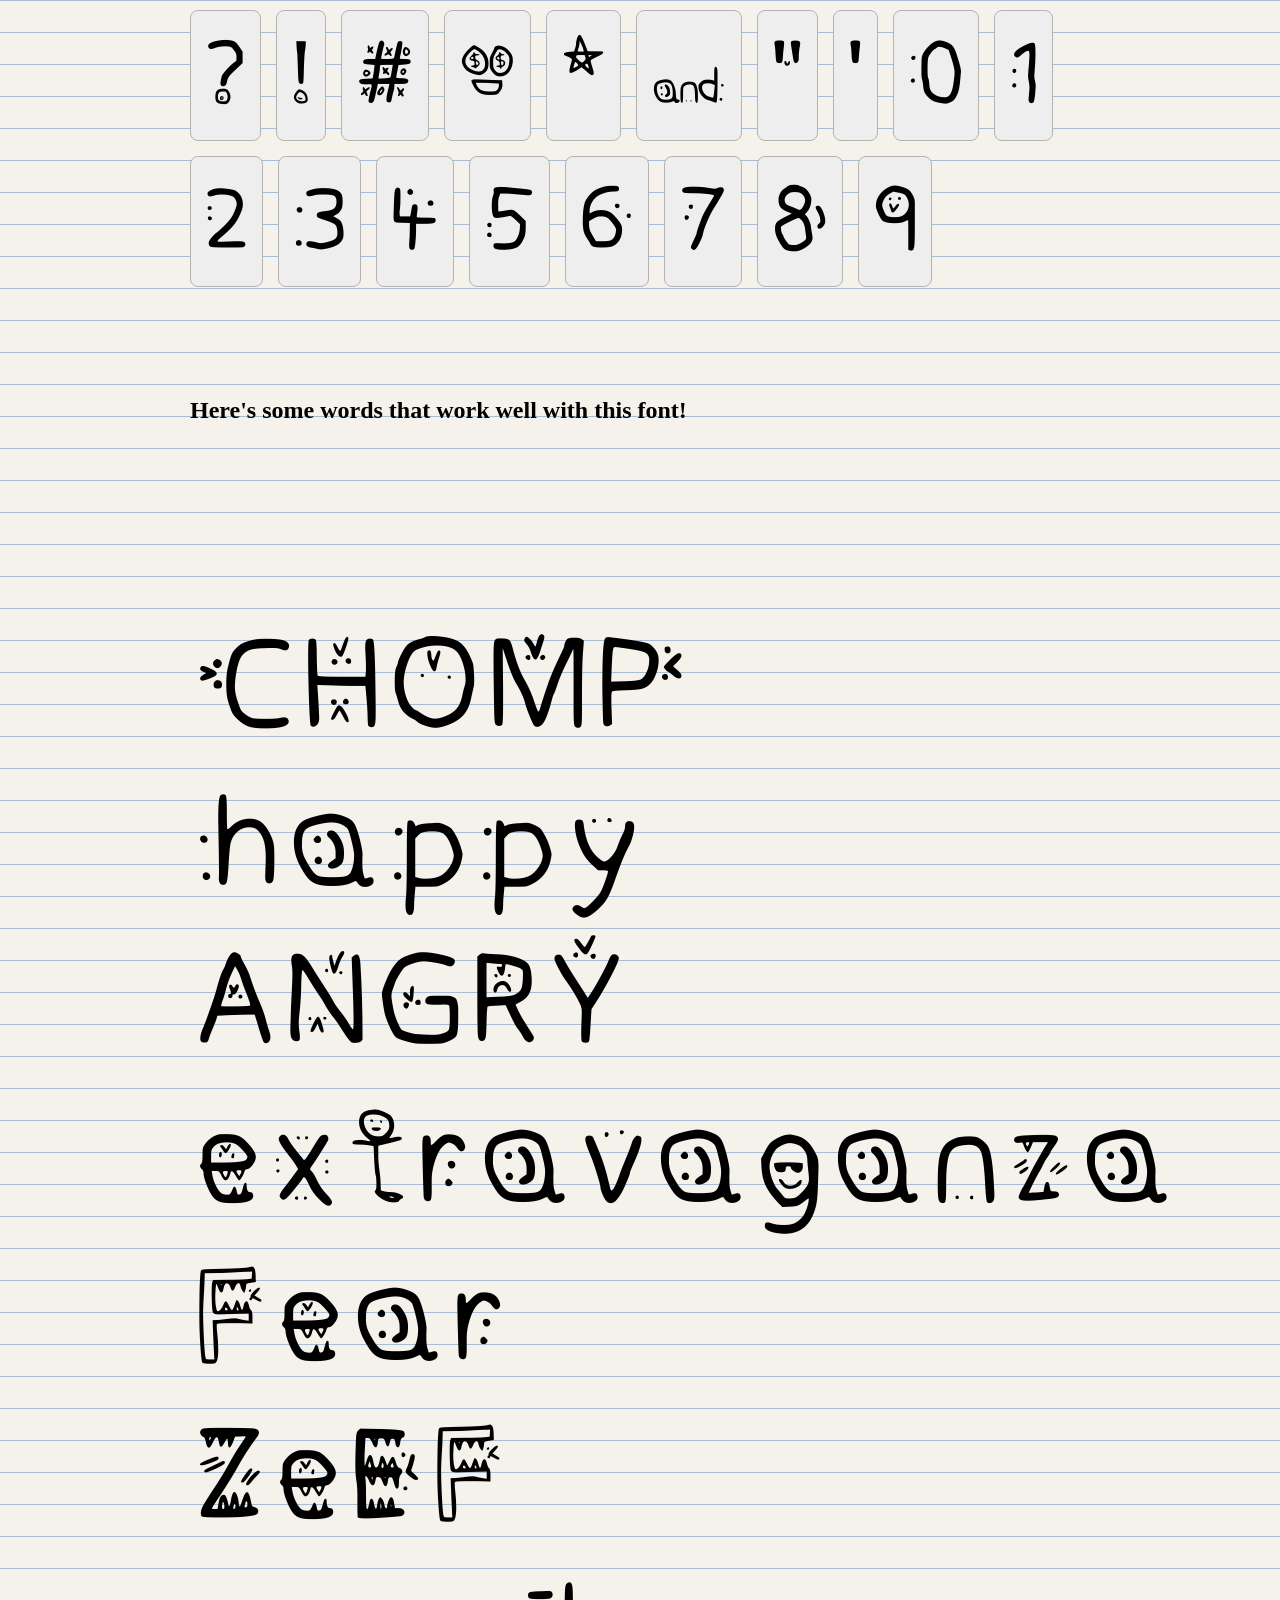
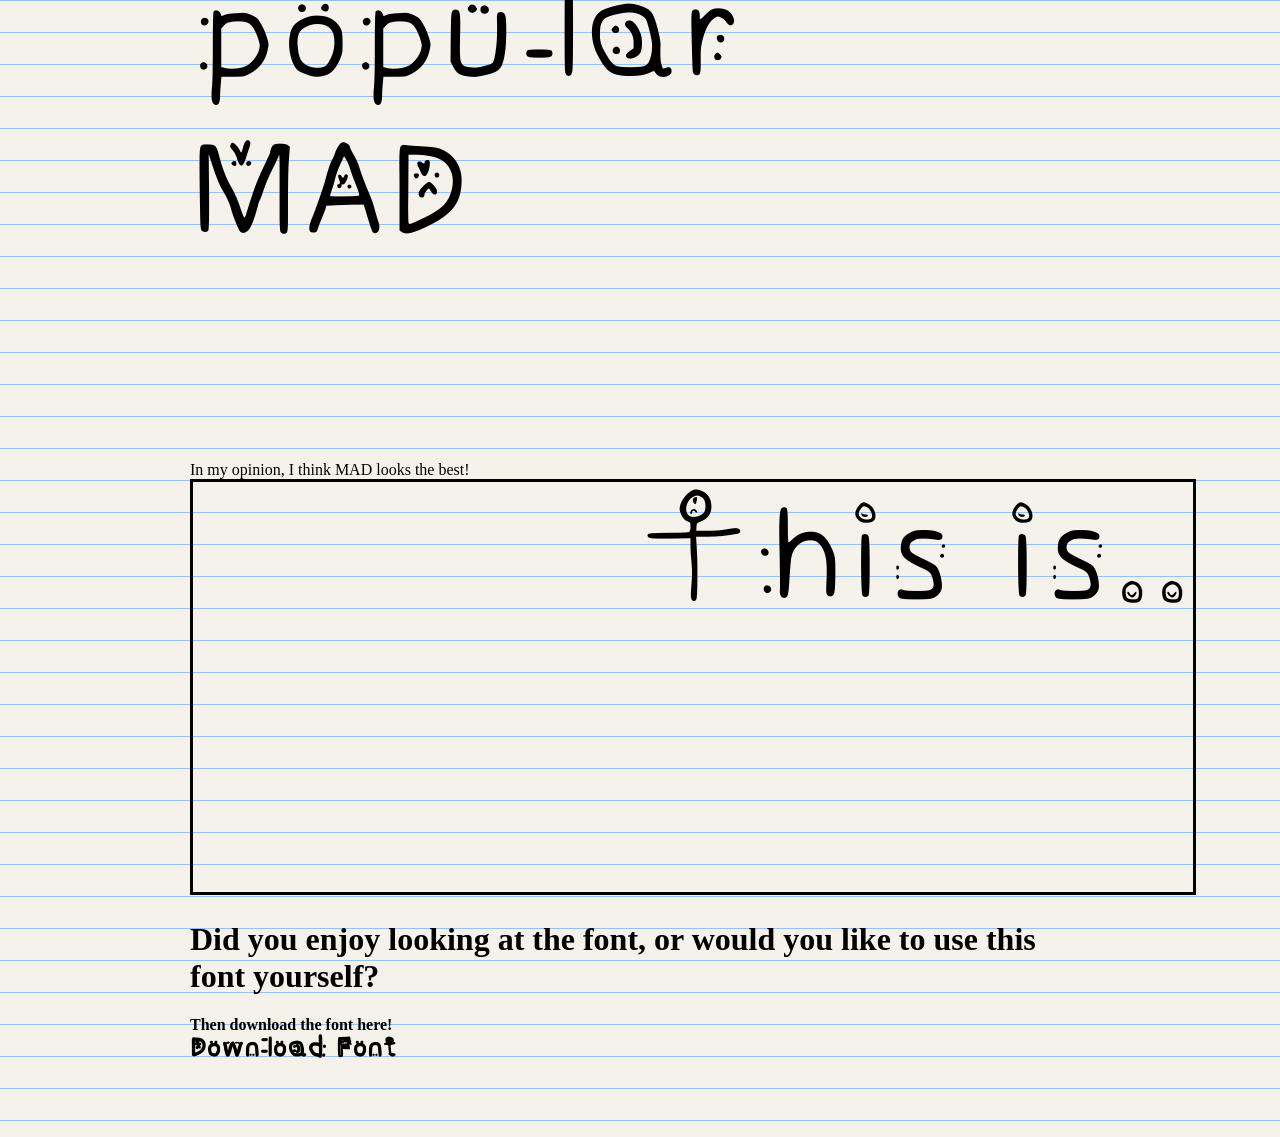
==== commit 64aeb9c6: "quickly adjusted every title in all pages" ====
--- a/index.html
+++ b/index.html
@@ -27,7 +27,7 @@
             
             <a class="main-font" href="posters.html">Click here: Font poster examples!</a><br>
             <a class="main-font" href="letterToSong.html">Click here: one letter, one favourite song</a><br>
-            <a class="main-font" href="letterDescriptions.html">Click here: description for each letter!</a>
+            <a class="main-font" href="letterDescriptions.html">Click here: description for each character!</a>
 
 
         </nav>
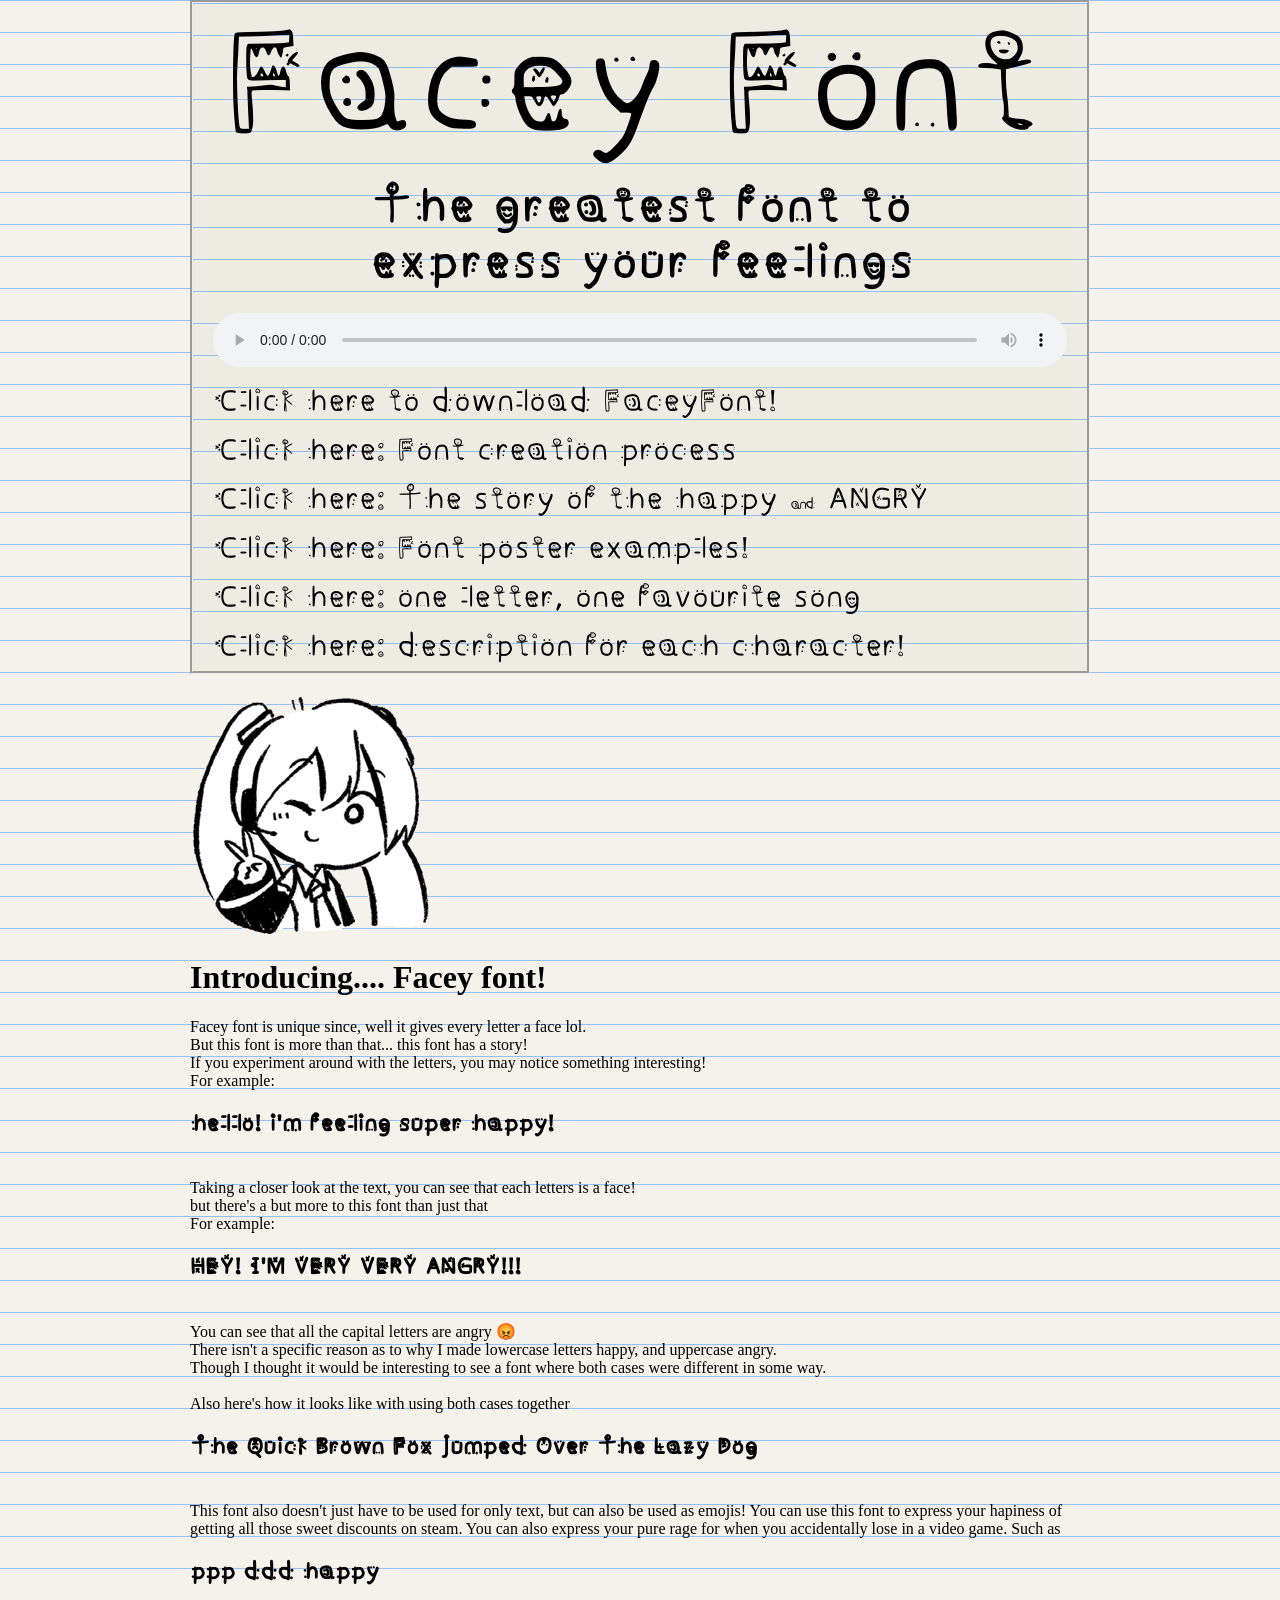
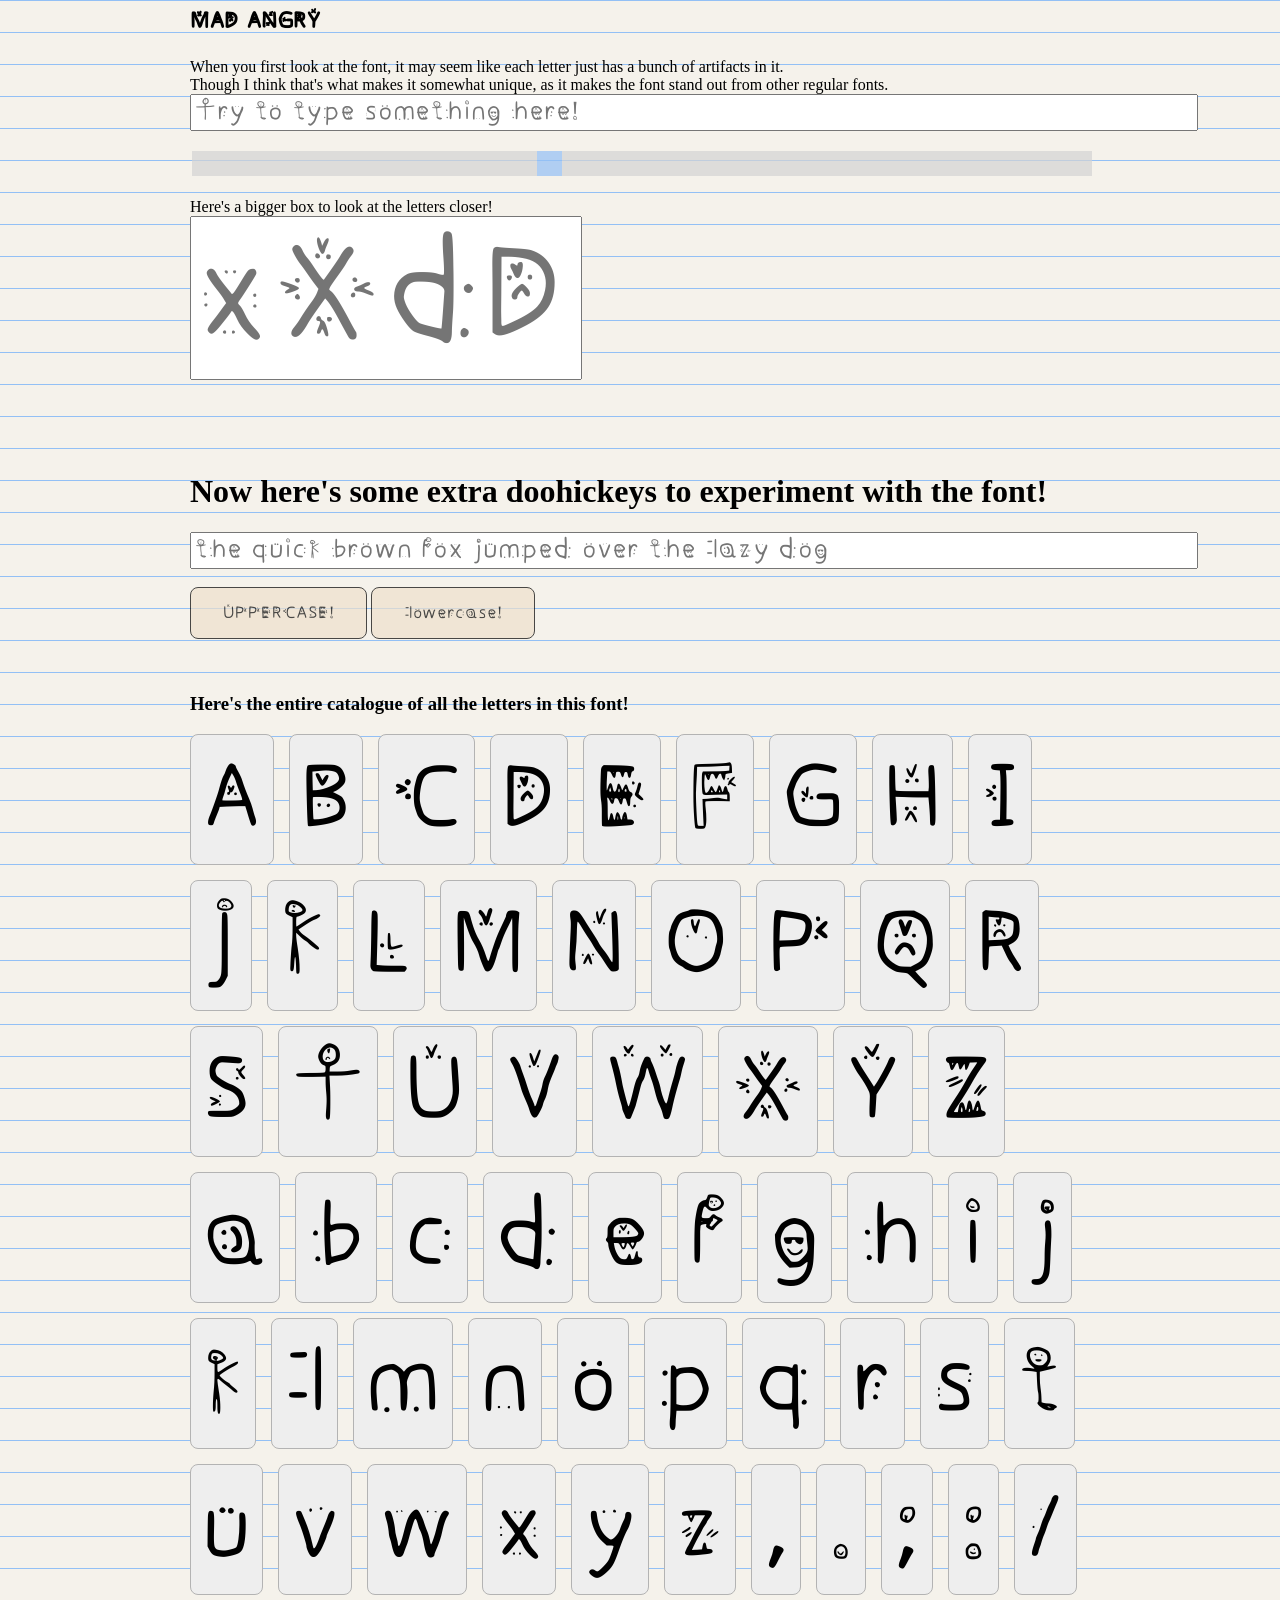
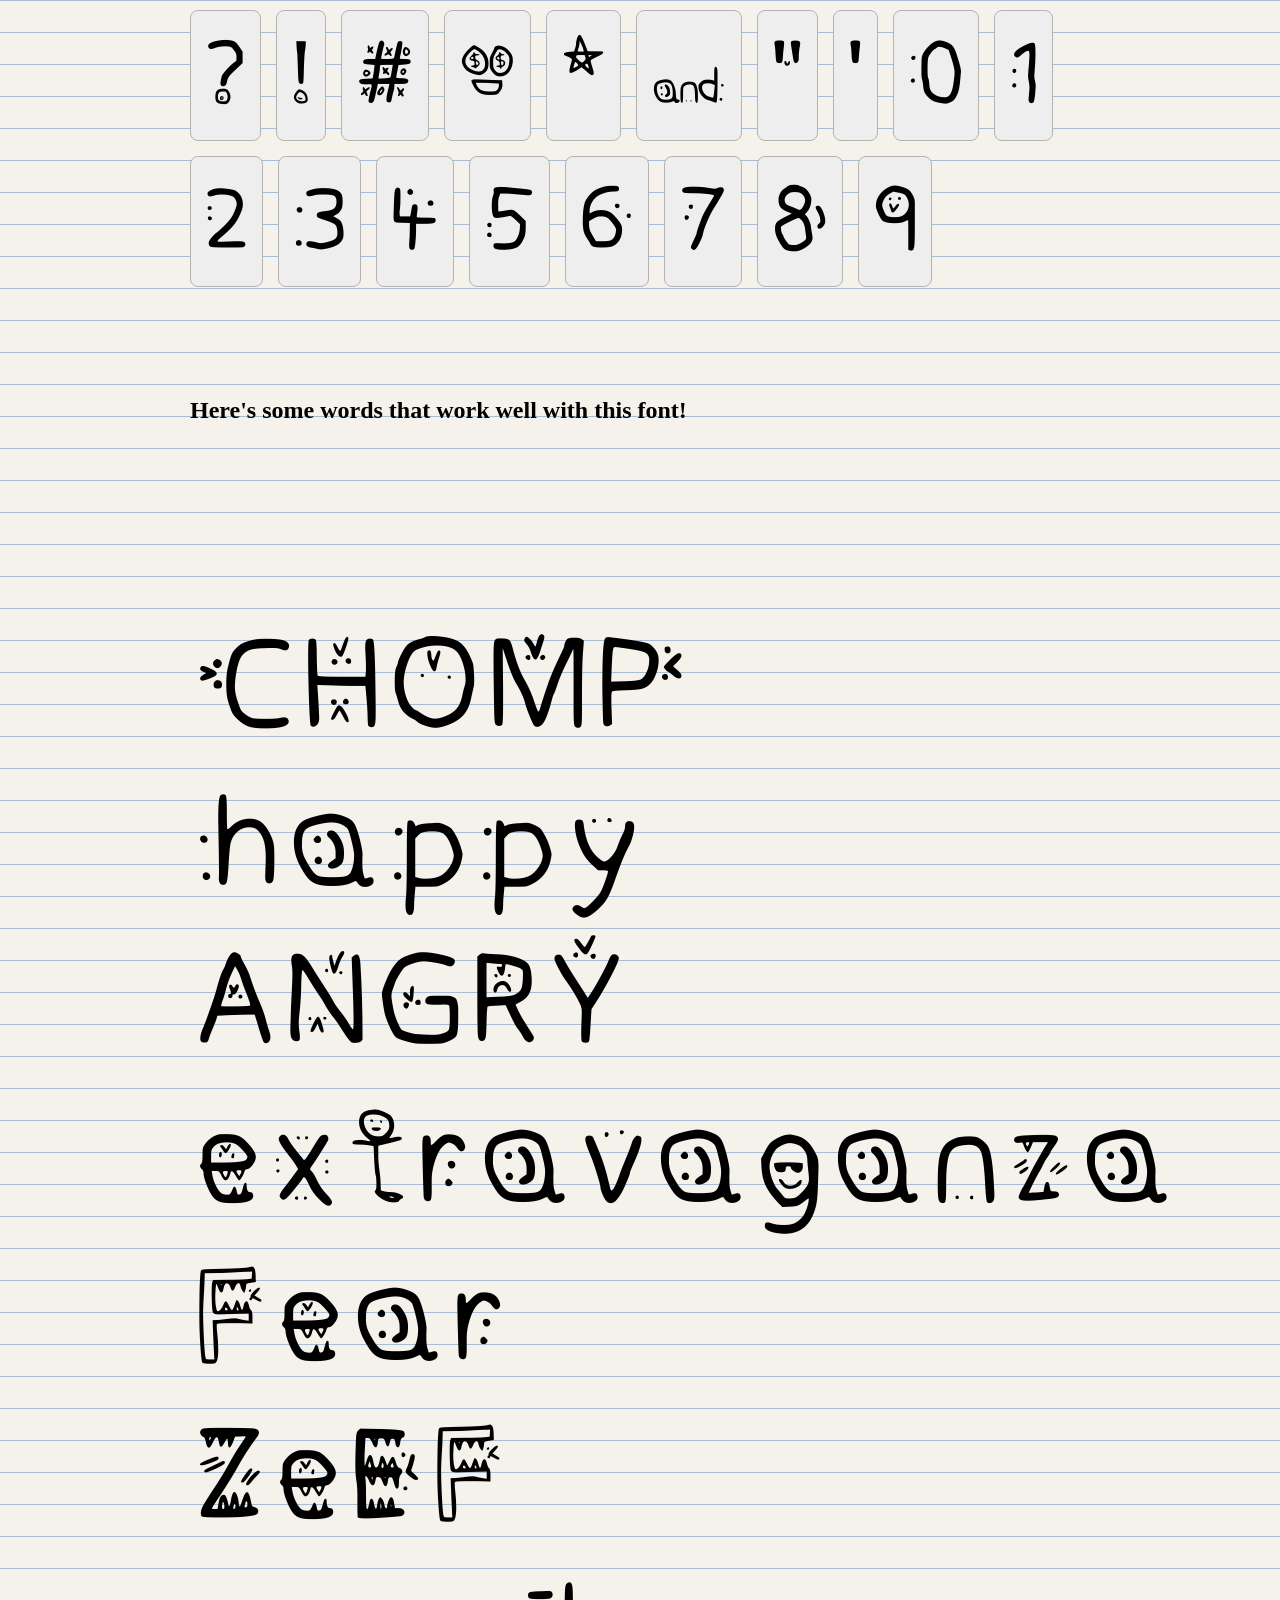
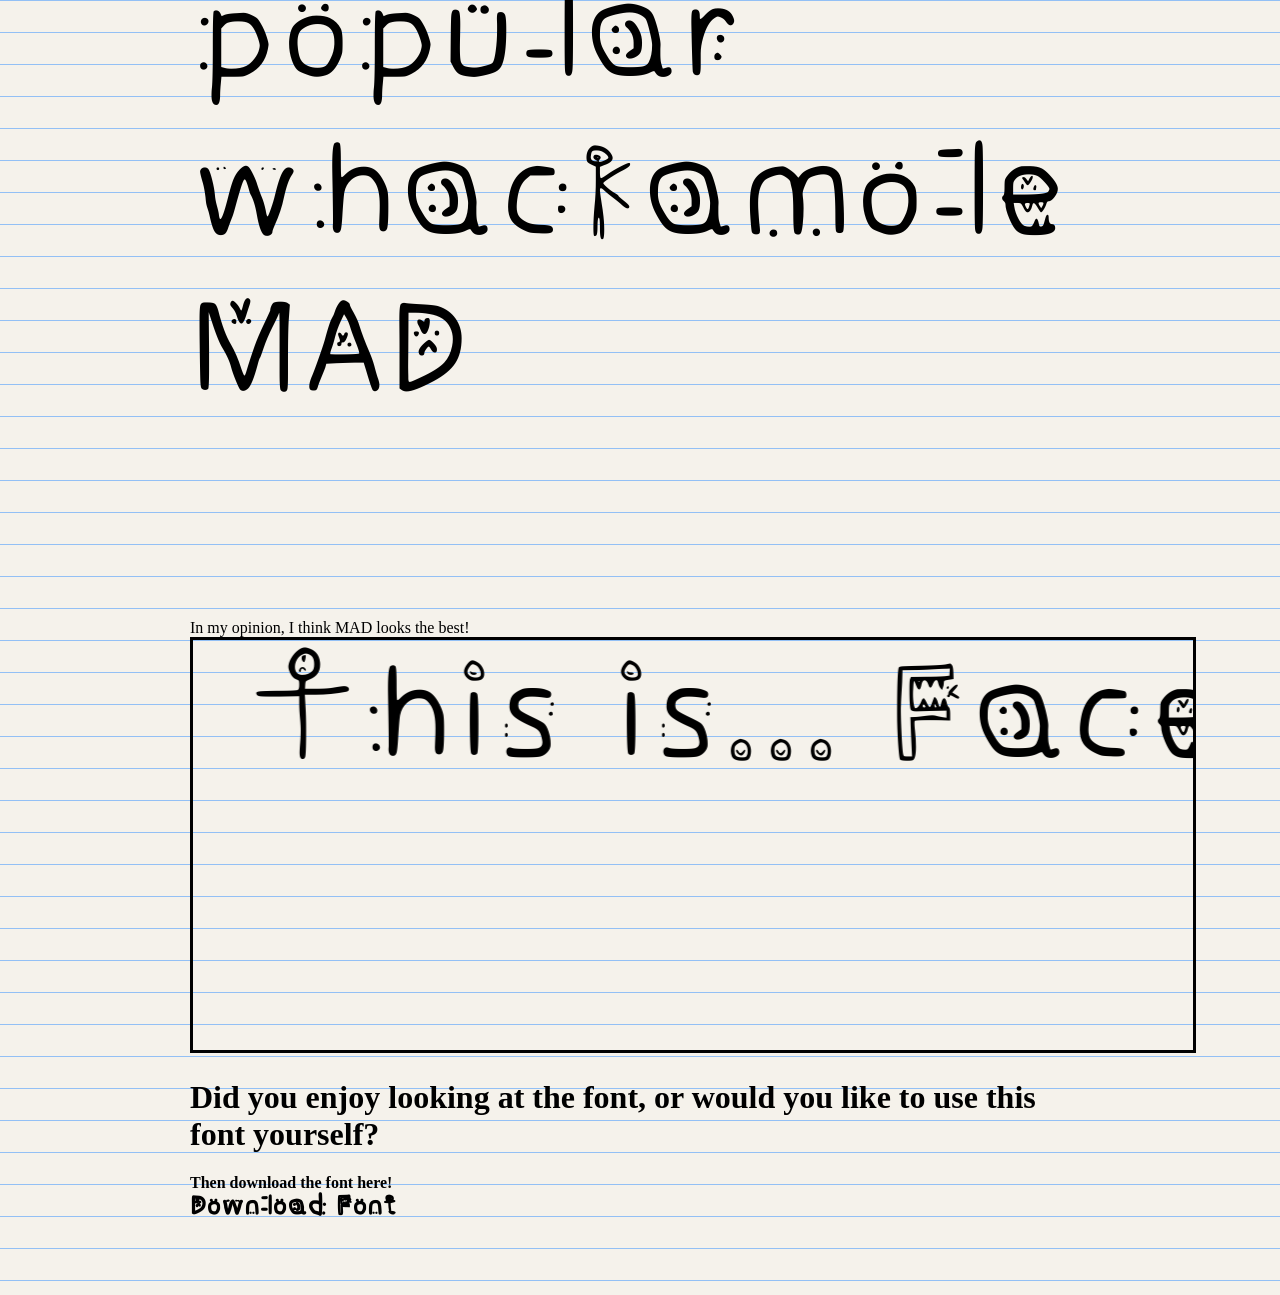
==== commit 1b0e4464: "removed blank lines, 404 page slight list change" ====
--- a/index.html
+++ b/index.html
@@ -28,8 +28,6 @@
             <a class="main-font" href="posters.html">Click here: Font poster examples!</a><br>
             <a class="main-font" href="letterToSong.html">Click here: one letter, one favourite song</a><br>
             <a class="main-font" href="letterDescriptions.html">Click here: description for each character!</a>
-
-
         </nav>
     </div>
     
@@ -87,7 +85,6 @@
 
     <h1 class="main-font">ppp ddd happy</h1>
     <h1 class="main-font">MAD ANGRY</h1>
-
 
     When you first look at the font, it may seem like each letter just has a bunch of artifacts in it.<br>
     Though I think that's what makes it somewhat unique, as it makes the font stand out from other regular fonts.<br>
@@ -206,6 +203,7 @@
             Fear
             ZeEF
             popular
+            whackamole
             MAD
         </p>
         In my opinion, I think MAD looks the best!
@@ -214,9 +212,6 @@
             This is... FaceyFont!<br>
             　　　　　　　　すごいですね！
         </marquee>
-
-        
-
 
         <div id="downloads">
             <h1>Did you enjoy looking at the font, or would you like to use this font yourself?</h1>
@@ -226,9 +221,6 @@
         </div>
         <br><br><br><br>
 
-        
-
-
     <script>
         function ToUppercase(){
             let inputField = document.getElementById("case-changer");
@@ -252,9 +244,6 @@
             sliderValue=this.value
             document.documentElement.style.setProperty("--font-size", sliderValue + "px");
         }
-
-        
-
 
         let lastScroll=0;
         const header = document.getElementById("header");
@@ -270,11 +259,6 @@
 
             lastScroll = currentScroll;
         });
-
     </script>
-
-    
 </body>
-
-
 </html>
